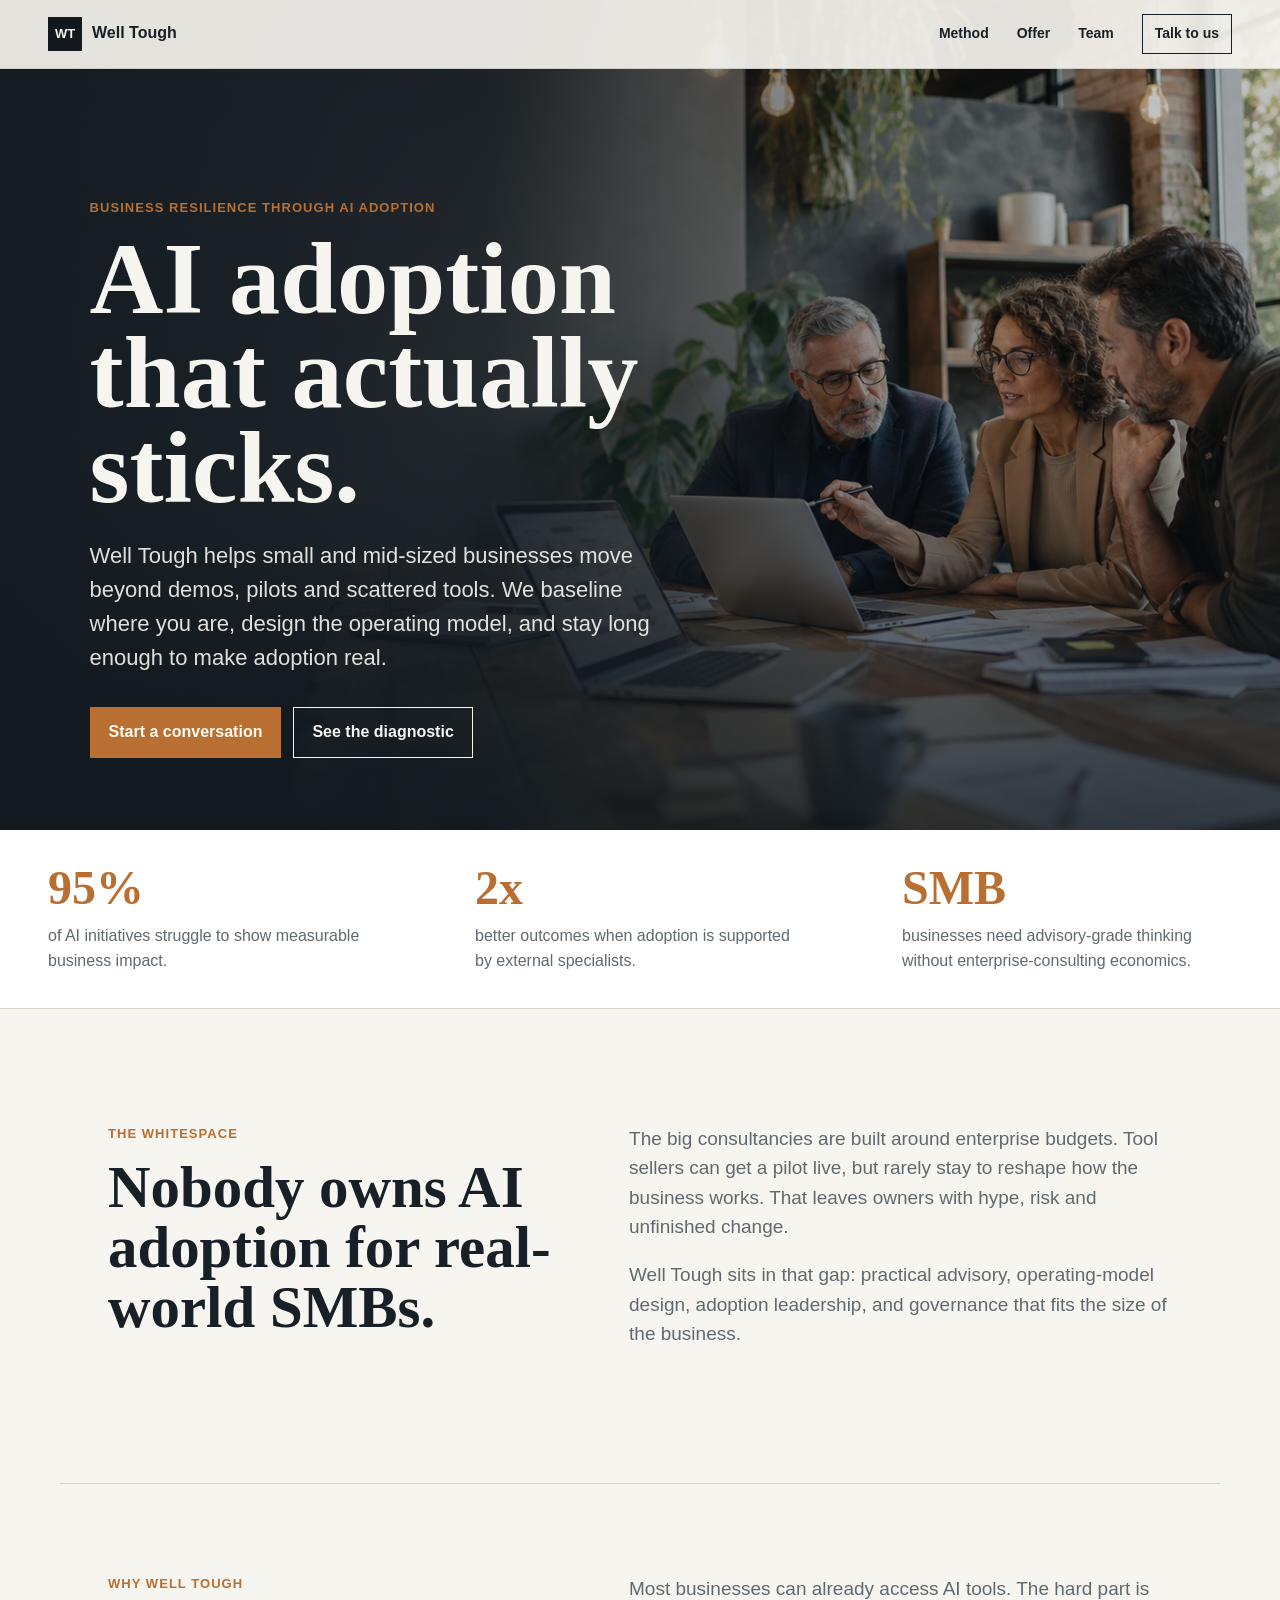
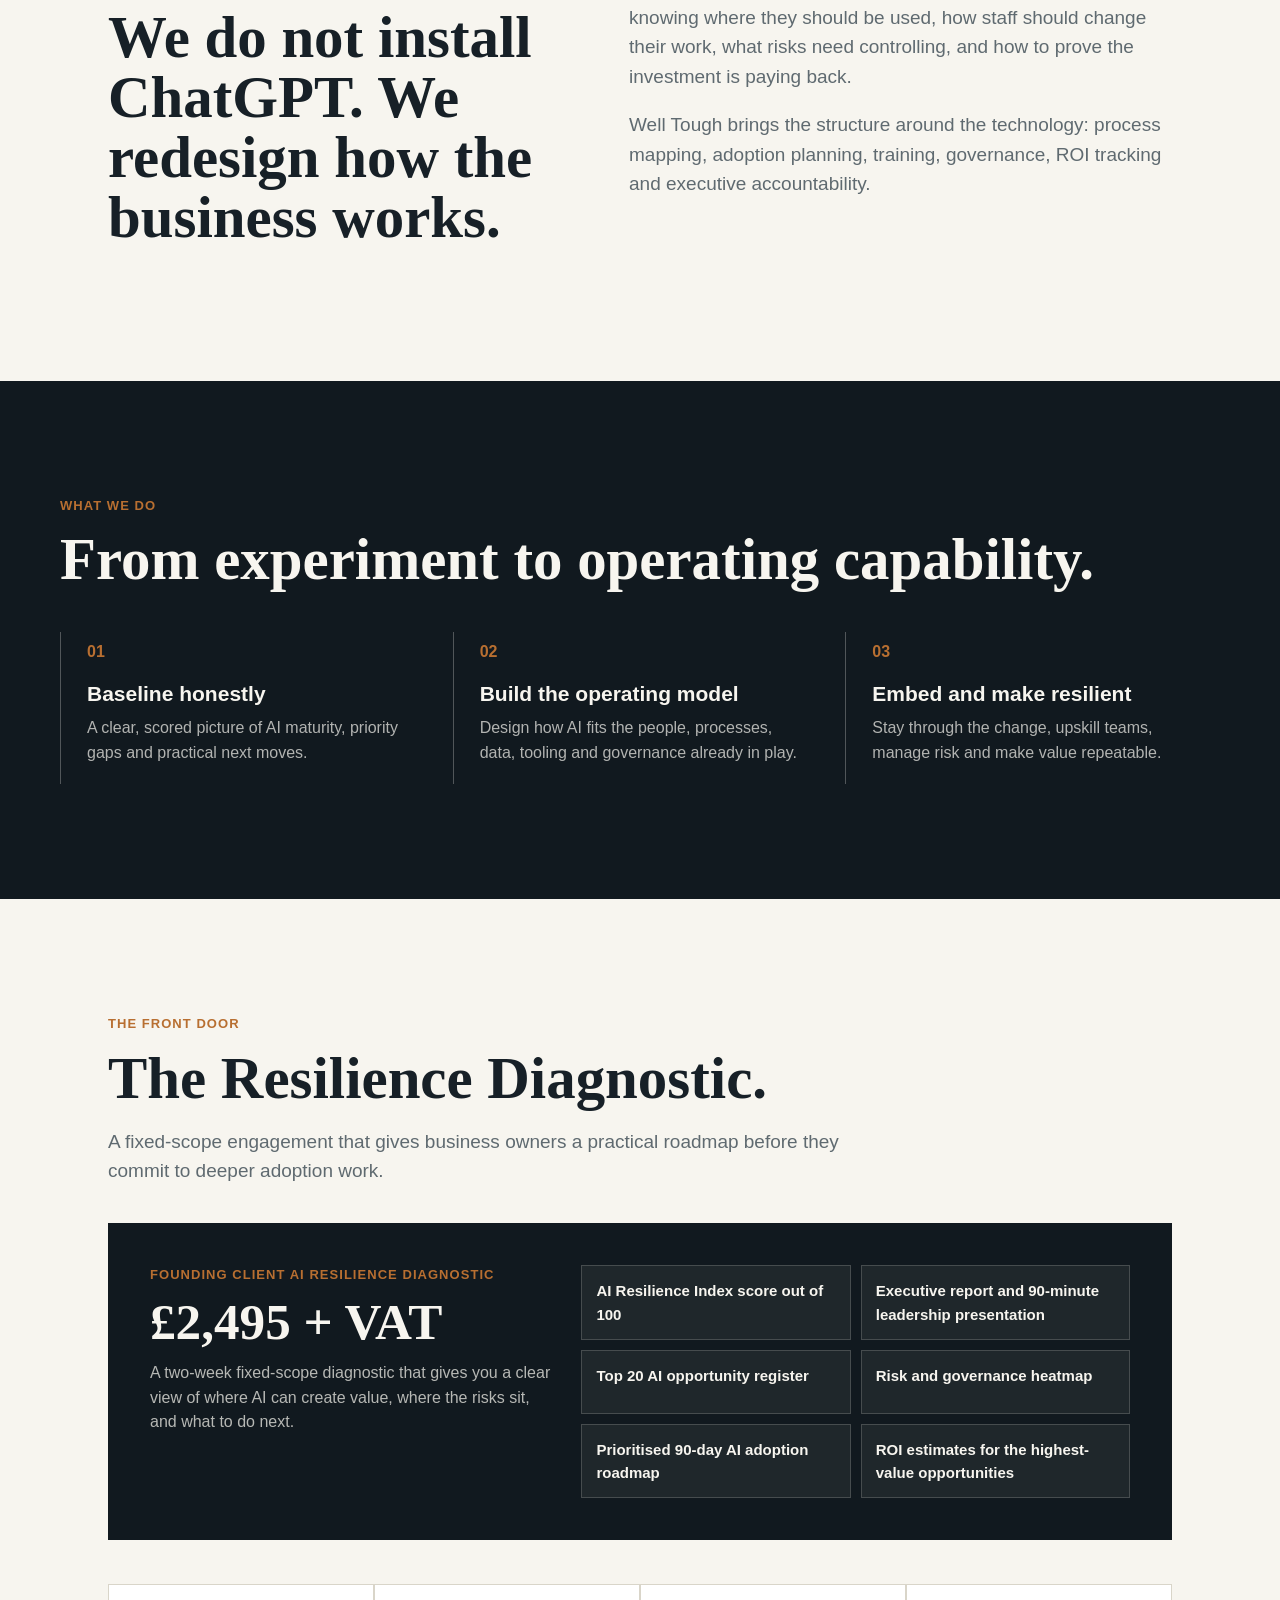
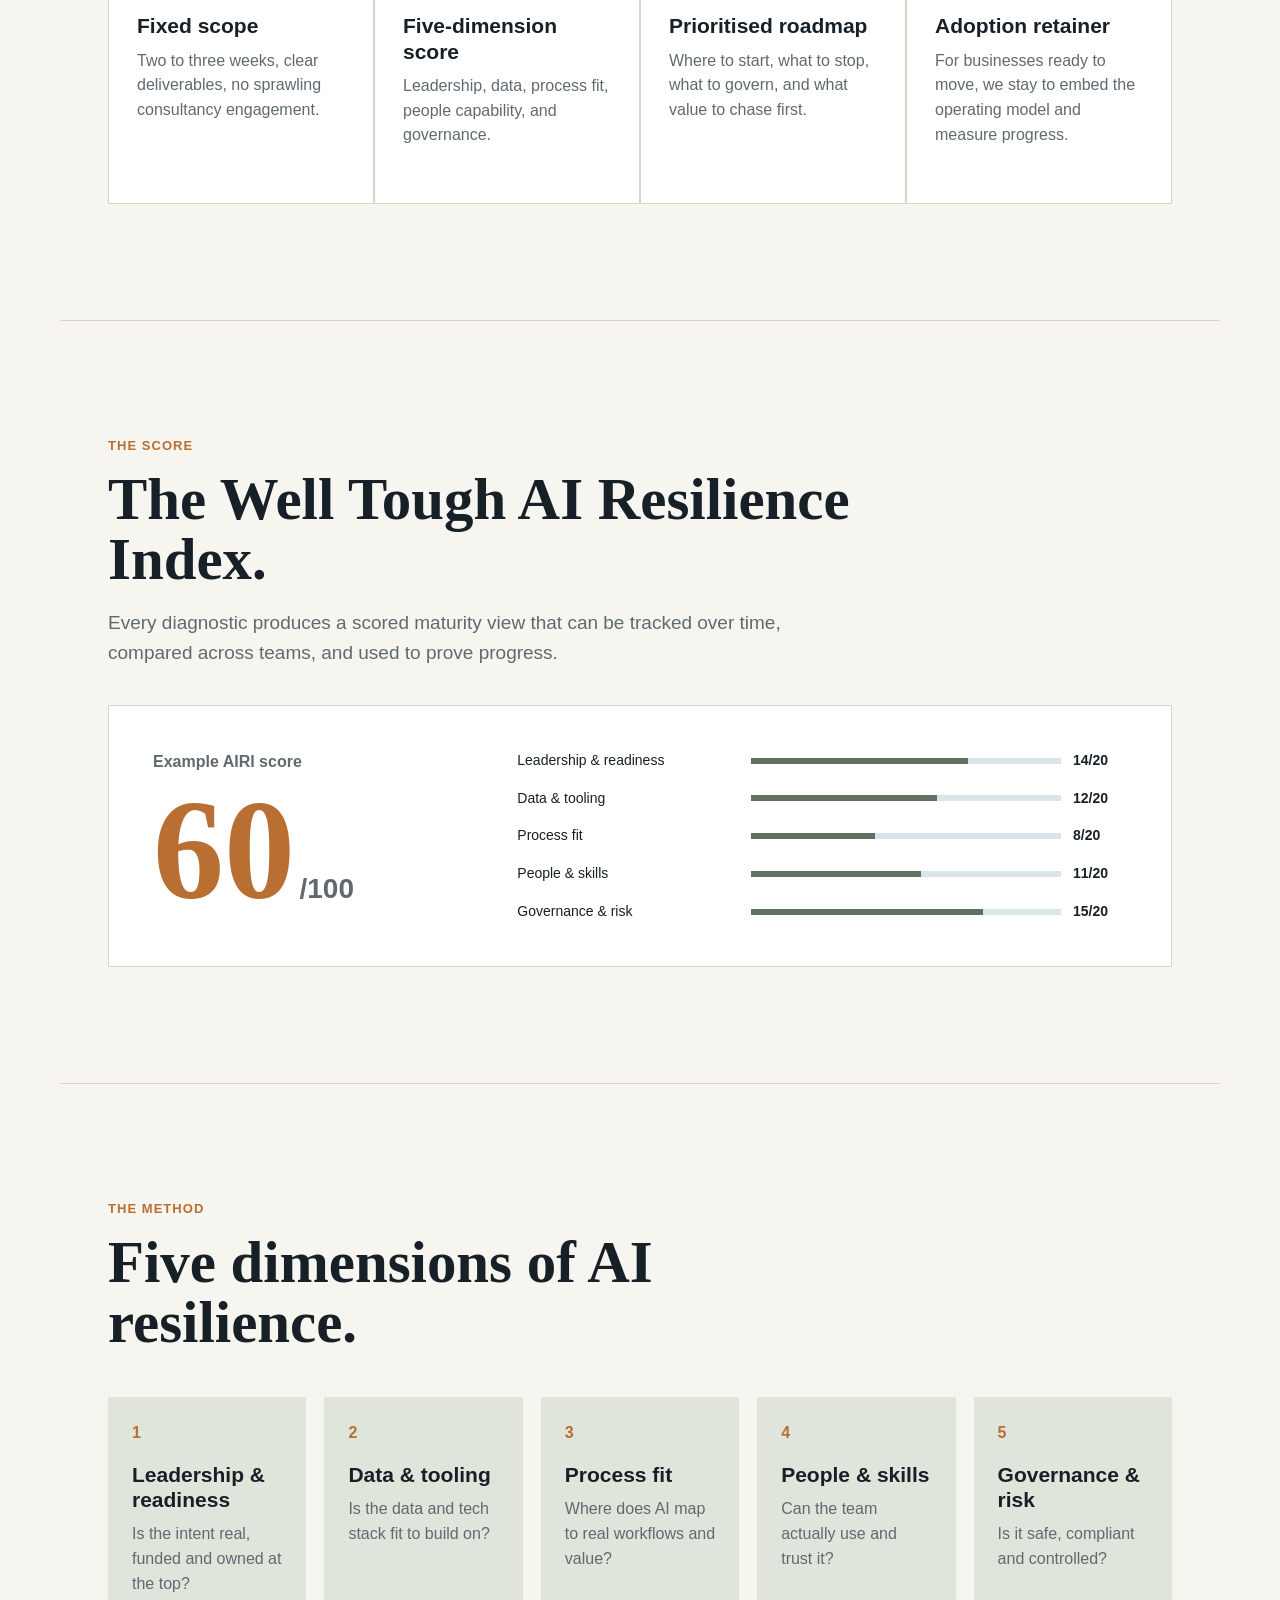
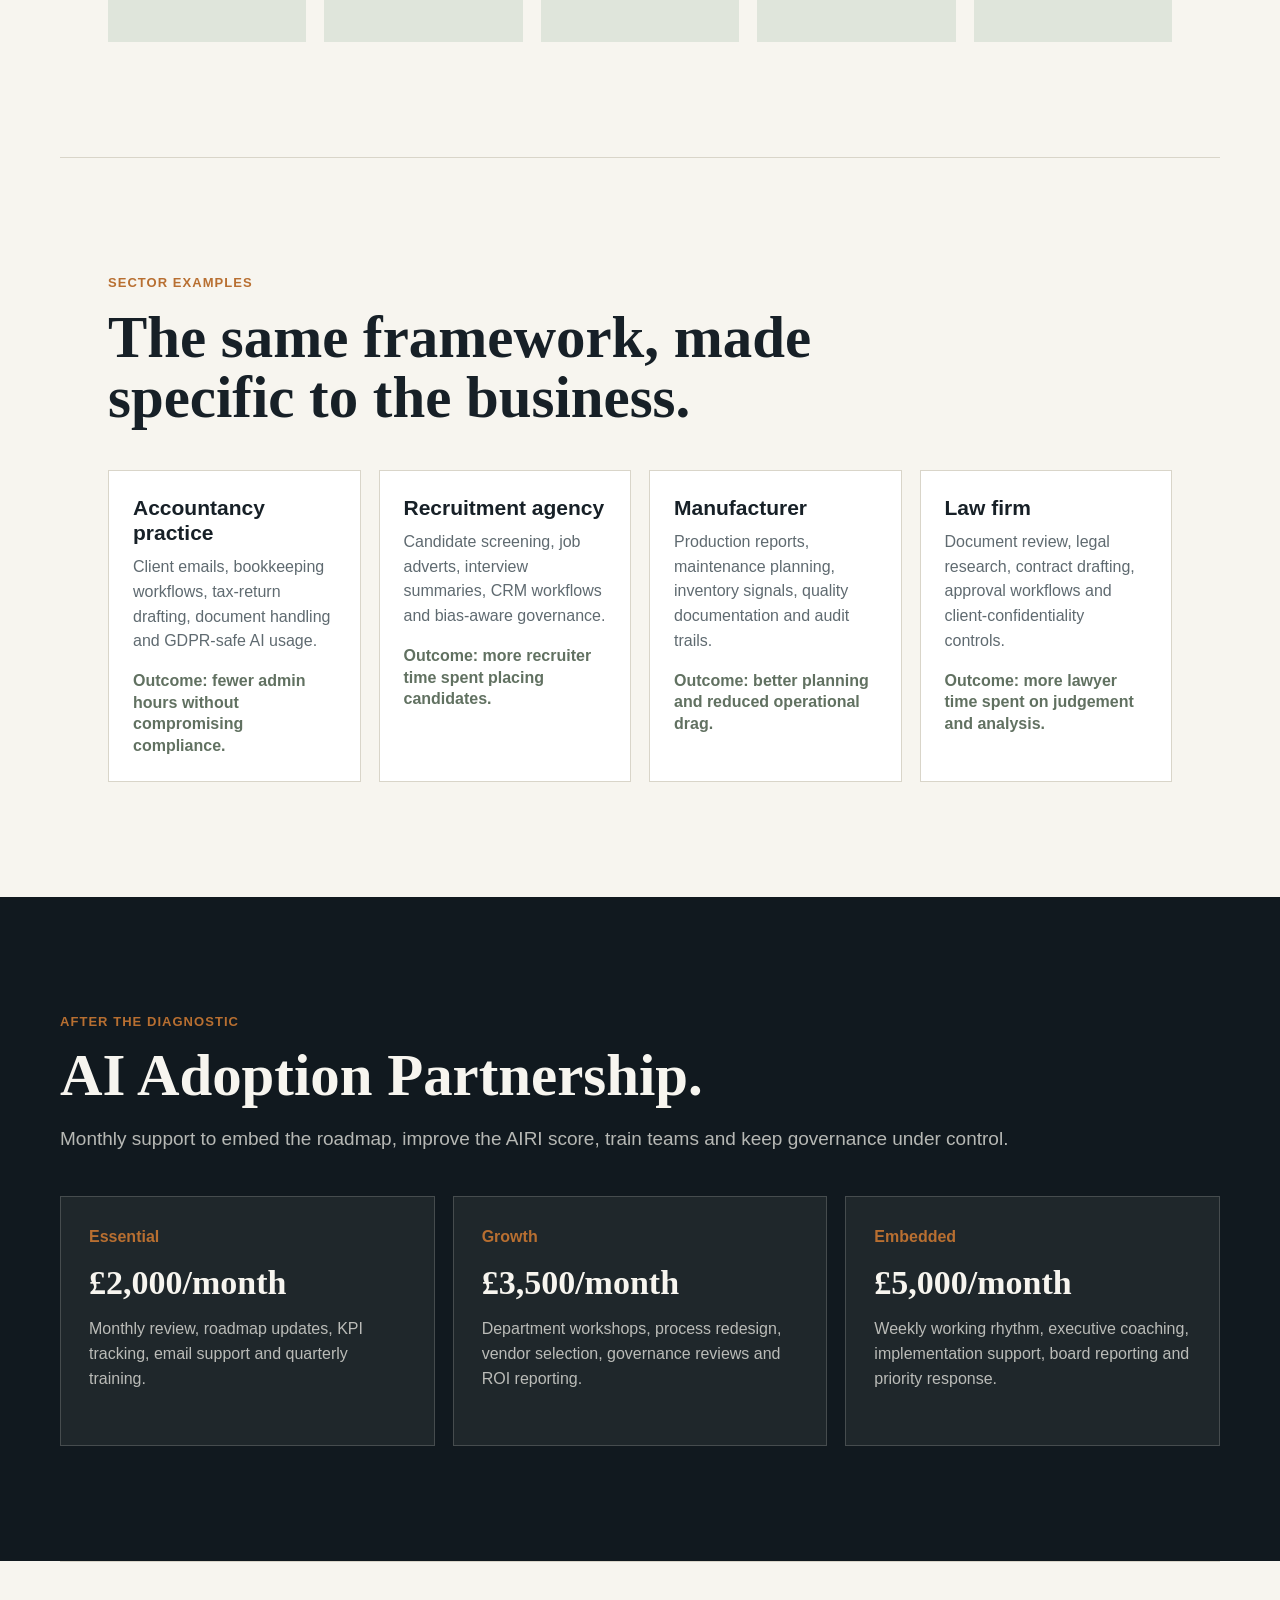
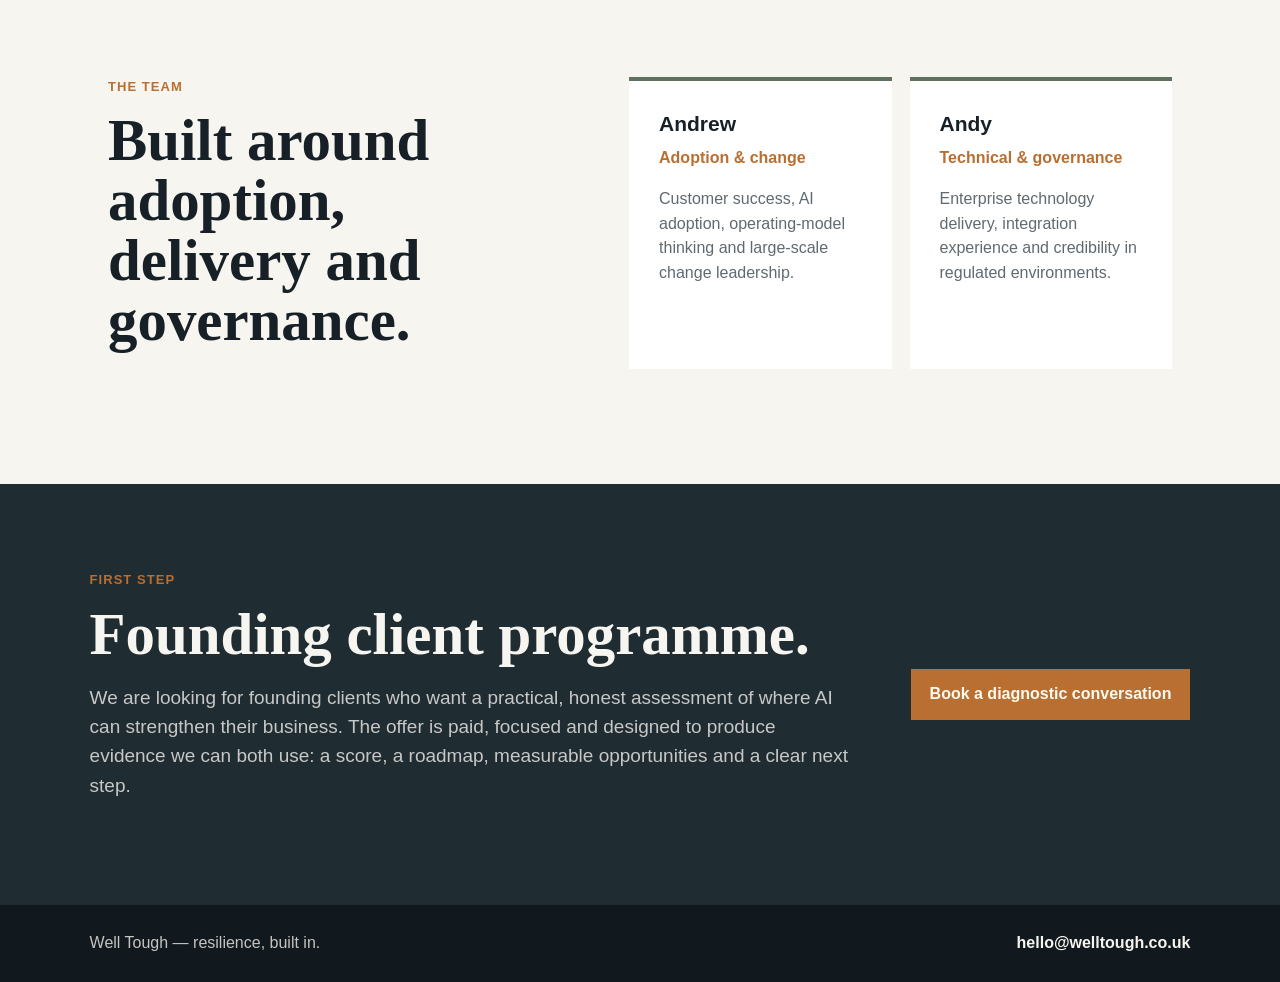
==== index.html @ fbf11ec6 "Add discreet admin footer link" ====
<!doctype html>
<html lang="en">
  <head>
    <meta charset="utf-8">
    <meta name="viewport" content="width=device-width, initial-scale=1">
    <title>Well Tough | AI Adoption That Sticks</title>
    <meta
      name="description"
      content="Well Tough helps small and mid-sized businesses turn AI from a risky experiment into durable business resilience."
    >
    <meta property="og:title" content="Well Tough | AI Adoption That Sticks">
    <meta
      property="og:description"
      content="Practical AI adoption advisory for businesses that need the value to land, not another strategy deck."
    >
    <meta property="og:type" content="website">
    <meta property="og:image" content="assets/hero-ai-adoption.png">
    <link rel="stylesheet" href="styles.css">
  </head>
  <body>
    <header class="site-header" aria-label="Primary navigation">
      <a class="brand" href="#top" aria-label="Well Tough home">
        <span class="brand-mark">WT</span>
        <span>Well Tough</span>
      </a>
      <nav>
        <a href="#method">Method</a>
        <a href="#offer">Offer</a>
        <a href="#team">Team</a>
        <a class="nav-cta" href="mailto:hello@welltough.co.uk">Talk to us</a>
      </nav>
    </header>

    <main id="top">
      <section class="hero">
        <div class="hero-media" aria-hidden="true"></div>
        <div class="hero-overlay"></div>
        <div class="hero-content">
          <p class="eyebrow">Business resilience through AI adoption</p>
          <h1>AI adoption that actually sticks.</h1>
          <p class="hero-copy">
            Well Tough helps small and mid-sized businesses move beyond demos, pilots and scattered tools.
            We baseline where you are, design the operating model, and stay long enough to make adoption real.
          </p>
          <div class="hero-actions">
            <a class="button primary" href="mailto:hello@welltough.co.uk">Start a conversation</a>
            <a class="button secondary" href="#diagnostic">See the diagnostic</a>
          </div>
        </div>
      </section>

      <section class="proof-band" aria-label="Market context">
        <div>
          <strong>95%</strong>
          <span>of AI initiatives struggle to show measurable business impact.</span>
        </div>
        <div>
          <strong>2x</strong>
          <span>better outcomes when adoption is supported by external specialists.</span>
        </div>
        <div>
          <strong>SMB</strong>
          <span>businesses need advisory-grade thinking without enterprise-consulting economics.</span>
        </div>
      </section>

      <section class="section split" id="offer">
        <div>
          <p class="section-kicker">The whitespace</p>
          <h2>Nobody owns AI adoption for real-world SMBs.</h2>
        </div>
        <div class="copy-stack">
          <p>
            The big consultancies are built around enterprise budgets. Tool sellers can get a pilot live,
            but rarely stay to reshape how the business works. That leaves owners with hype, risk and
            unfinished change.
          </p>
          <p>
            Well Tough sits in that gap: practical advisory, operating-model design, adoption leadership,
            and governance that fits the size of the business.
          </p>
        </div>
      </section>

      <section class="section split answer">
        <div>
          <p class="section-kicker">Why Well Tough</p>
          <h2>We do not install ChatGPT. We redesign how the business works.</h2>
        </div>
        <div class="copy-stack">
          <p>
            Most businesses can already access AI tools. The hard part is knowing where they should be used,
            how staff should change their work, what risks need controlling, and how to prove the investment
            is paying back.
          </p>
          <p>
            Well Tough brings the structure around the technology: process mapping, adoption planning,
            training, governance, ROI tracking and executive accountability.
          </p>
        </div>
      </section>

      <section class="section dark">
        <div class="section-heading">
          <p class="section-kicker">What we do</p>
          <h2>From experiment to operating capability.</h2>
        </div>
        <div class="feature-grid">
          <article>
            <span>01</span>
            <h3>Baseline honestly</h3>
            <p>A clear, scored picture of AI maturity, priority gaps and practical next moves.</p>
          </article>
          <article>
            <span>02</span>
            <h3>Build the operating model</h3>
            <p>Design how AI fits the people, processes, data, tooling and governance already in play.</p>
          </article>
          <article>
            <span>03</span>
            <h3>Embed and make resilient</h3>
            <p>Stay through the change, upskill teams, manage risk and make value repeatable.</p>
          </article>
        </div>
      </section>

      <section class="section" id="diagnostic">
        <div class="section-heading">
          <p class="section-kicker">The front door</p>
          <h2>The Resilience Diagnostic.</h2>
          <p>
            A fixed-scope engagement that gives business owners a practical roadmap before they commit
            to deeper adoption work.
          </p>
        </div>
        <div class="price-panel">
          <div>
            <span>Founding Client AI Resilience Diagnostic</span>
            <strong>£2,495 + VAT</strong>
            <p>
              A two-week fixed-scope diagnostic that gives you a clear view of where AI can create value,
              where the risks sit, and what to do next.
            </p>
          </div>
          <ul class="deliverable-list">
            <li tabindex="0">
              <span>AI Resilience Index score out of 100</span>
              <p>A scored maturity view across leadership, data, processes, people and governance.</p>
            </li>
            <li tabindex="0">
              <span>Executive report and 90-minute leadership presentation</span>
              <p>A practical summary for decision-makers, with findings, priorities and recommended next steps.</p>
            </li>
            <li tabindex="0">
              <span>Top 20 AI opportunity register</span>
              <p>A ranked list of candidate AI use cases, scored by value, feasibility, risk and adoption effort.</p>
            </li>
            <li tabindex="0">
              <span>Risk and governance heatmap</span>
              <p>A clear view of data, compliance, security, quality and shadow-AI risks that need control.</p>
            </li>
            <li tabindex="0">
              <span>Prioritised 90-day AI adoption roadmap</span>
              <p>A sequenced plan for quick wins, workflow redesign, training, governance and measurable outcomes.</p>
            </li>
            <li tabindex="0">
              <span>ROI estimates for the highest-value opportunities</span>
              <p>Indicative savings, payback logic and value assumptions to help decide what is worth doing first.</p>
            </li>
          </ul>
        </div>
        <div class="process">
          <div>
            <h3>Fixed scope</h3>
            <p>Two to three weeks, clear deliverables, no sprawling consultancy engagement.</p>
          </div>
          <div>
            <h3>Five-dimension score</h3>
            <p>Leadership, data, process fit, people capability, and governance.</p>
          </div>
          <div>
            <h3>Prioritised roadmap</h3>
            <p>Where to start, what to stop, what to govern, and what value to chase first.</p>
          </div>
          <div>
            <h3>Adoption retainer</h3>
            <p>For businesses ready to move, we stay to embed the operating model and measure progress.</p>
          </div>
        </div>
      </section>

      <section class="section index-section">
        <div class="section-heading">
          <p class="section-kicker">The score</p>
          <h2>The Well Tough AI Resilience Index.</h2>
          <p>
            Every diagnostic produces a scored maturity view that can be tracked over time, compared across
            teams, and used to prove progress.
          </p>
        </div>
        <div class="score-card" aria-label="Example AI Resilience Index score">
          <div class="score-total">
            <span>Example AIRI score</span>
            <strong>60</strong>
            <em>/100</em>
          </div>
          <div class="score-bars">
            <div><span>Leadership &amp; readiness</span><meter min="0" max="20" value="14"></meter><b>14/20</b></div>
            <div><span>Data &amp; tooling</span><meter min="0" max="20" value="12"></meter><b>12/20</b></div>
            <div><span>Process fit</span><meter min="0" max="20" value="8"></meter><b>8/20</b></div>
            <div><span>People &amp; skills</span><meter min="0" max="20" value="11"></meter><b>11/20</b></div>
            <div><span>Governance &amp; risk</span><meter min="0" max="20" value="15"></meter><b>15/20</b></div>
          </div>
        </div>
      </section>

      <section class="section method" id="method">
        <div class="section-heading">
          <p class="section-kicker">The method</p>
          <h2>Five dimensions of AI resilience.</h2>
        </div>
        <div class="dimension-grid">
          <article>
            <span>1</span>
            <h3>Leadership &amp; readiness</h3>
            <p>Is the intent real, funded and owned at the top?</p>
          </article>
          <article>
            <span>2</span>
            <h3>Data &amp; tooling</h3>
            <p>Is the data and tech stack fit to build on?</p>
          </article>
          <article>
            <span>3</span>
            <h3>Process fit</h3>
            <p>Where does AI map to real workflows and value?</p>
          </article>
          <article>
            <span>4</span>
            <h3>People &amp; skills</h3>
            <p>Can the team actually use and trust it?</p>
          </article>
          <article>
            <span>5</span>
            <h3>Governance &amp; risk</h3>
            <p>Is it safe, compliant and controlled?</p>
          </article>
        </div>
      </section>

      <section class="section sectors">
        <div class="section-heading">
          <p class="section-kicker">Sector examples</p>
          <h2>The same framework, made specific to the business.</h2>
        </div>
        <div class="sector-grid">
          <article>
            <h3>Accountancy practice</h3>
            <p>Client emails, bookkeeping workflows, tax-return drafting, document handling and GDPR-safe AI usage.</p>
            <strong>Outcome: fewer admin hours without compromising compliance.</strong>
          </article>
          <article>
            <h3>Recruitment agency</h3>
            <p>Candidate screening, job adverts, interview summaries, CRM workflows and bias-aware governance.</p>
            <strong>Outcome: more recruiter time spent placing candidates.</strong>
          </article>
          <article>
            <h3>Manufacturer</h3>
            <p>Production reports, maintenance planning, inventory signals, quality documentation and audit trails.</p>
            <strong>Outcome: better planning and reduced operational drag.</strong>
          </article>
          <article>
            <h3>Law firm</h3>
            <p>Document review, legal research, contract drafting, approval workflows and client-confidentiality controls.</p>
            <strong>Outcome: more lawyer time spent on judgement and analysis.</strong>
          </article>
        </div>
      </section>

      <section class="section dark retainer">
        <div class="section-heading">
          <p class="section-kicker">After the diagnostic</p>
          <h2>AI Adoption Partnership.</h2>
          <p>
            Monthly support to embed the roadmap, improve the AIRI score, train teams and keep governance under control.
          </p>
        </div>
        <div class="tier-grid">
          <article>
            <span>Essential</span>
            <strong>£2,000/month</strong>
            <p>Monthly review, roadmap updates, KPI tracking, email support and quarterly training.</p>
          </article>
          <article>
            <span>Growth</span>
            <strong>£3,500/month</strong>
            <p>Department workshops, process redesign, vendor selection, governance reviews and ROI reporting.</p>
          </article>
          <article>
            <span>Embedded</span>
            <strong>£5,000/month</strong>
            <p>Weekly working rhythm, executive coaching, implementation support, board reporting and priority response.</p>
          </article>
        </div>
      </section>

      <section class="section split team" id="team">
        <div>
          <p class="section-kicker">The team</p>
          <h2>Built around adoption, delivery and governance.</h2>
        </div>
        <div class="team-grid">
          <article>
            <h3>Andrew</h3>
            <p class="role">Adoption &amp; change</p>
            <p>Customer success, AI adoption, operating-model thinking and large-scale change leadership.</p>
          </article>
          <article>
            <h3>Andy</h3>
            <p class="role">Technical &amp; governance</p>
            <p>Enterprise technology delivery, integration experience and credibility in regulated environments.</p>
          </article>
        </div>
      </section>

      <section class="cta-section">
        <div>
          <p class="section-kicker">First step</p>
          <h2>Founding client programme.</h2>
          <p>
            We are looking for founding clients who want a practical, honest assessment of where AI can
            strengthen their business. The offer is paid, focused and designed to produce evidence we can
            both use: a score, a roadmap, measurable opportunities and a clear next step.
          </p>
        </div>
        <a class="button primary" href="mailto:hello@welltough.co.uk">Book a diagnostic conversation</a>
      </section>
    </main>

    <footer>
      <a class="quiet-admin-link" href="admin.html" aria-label="Admin section">Well Tough — resilience, built in.</a>
      <a href="mailto:hello@welltough.co.uk">hello@welltough.co.uk</a>
    </footer>
  </body>
</html>
---- styles.css ----
:root {
  --ink: #172027;
  --muted: #5f6a70;
  --paper: #f7f5ef;
  --surface: #ffffff;
  --line: #d9d5c9;
  --charcoal: #11191f;
  --charcoal-2: #1f2c32;
  --copper: #b86f31;
  --moss: #617161;
  --sage: #dfe5db;
  --bluegray: #d9e5e8;
  --max: 1160px;
}

* {
  box-sizing: border-box;
}

html {
  scroll-behavior: smooth;
}

body {
  margin: 0;
  background: var(--paper);
  color: var(--ink);
  font-family: Arial, Helvetica, sans-serif;
  line-height: 1.55;
}

a {
  color: inherit;
  text-decoration: none;
}

.site-header {
  align-items: center;
  background: rgba(247, 245, 239, 0.92);
  border-bottom: 1px solid rgba(23, 32, 39, 0.12);
  display: flex;
  justify-content: space-between;
  left: 0;
  padding: 14px clamp(18px, 4vw, 48px);
  position: fixed;
  right: 0;
  top: 0;
  z-index: 10;
}

.brand {
  align-items: center;
  display: inline-flex;
  font-weight: 800;
  gap: 10px;
  letter-spacing: 0;
}

.brand-mark {
  align-items: center;
  background: var(--charcoal);
  color: var(--paper);
  display: inline-flex;
  font-size: 13px;
  height: 34px;
  justify-content: center;
  width: 34px;
}

nav {
  align-items: center;
  display: flex;
  gap: clamp(14px, 2.2vw, 28px);
  font-size: 14px;
  font-weight: 700;
}

.nav-cta {
  border: 1px solid var(--ink);
  padding: 8px 12px;
}

.hero {
  min-height: 92vh;
  overflow: hidden;
  position: relative;
}

.hero-media {
  background-image: url("assets/hero-ai-adoption.png");
  background-position: center;
  background-size: cover;
  inset: 0;
  position: absolute;
}

.hero-overlay {
  background:
    linear-gradient(90deg, rgba(17, 25, 31, 0.94) 0%, rgba(17, 25, 31, 0.84) 38%, rgba(17, 25, 31, 0.26) 72%),
    linear-gradient(0deg, rgba(17, 25, 31, 0.58) 0%, rgba(17, 25, 31, 0) 42%);
  inset: 0;
  position: absolute;
}

.hero-content {
  color: var(--paper);
  max-width: 760px;
  padding: clamp(150px, 22vh, 210px) clamp(22px, 7vw, 96px) 72px;
  position: relative;
  z-index: 1;
}

.eyebrow,
.section-kicker {
  color: var(--copper);
  font-size: 13px;
  font-weight: 800;
  letter-spacing: 0.08em;
  margin: 0 0 14px;
  text-transform: uppercase;
}

h1,
h2,
h3,
p {
  margin-top: 0;
}

h1 {
  font-family: Georgia, "Times New Roman", serif;
  font-size: clamp(52px, 8vw, 108px);
  letter-spacing: 0;
  line-height: 0.92;
  margin-bottom: 24px;
  max-width: 720px;
}

h2 {
  font-family: Georgia, "Times New Roman", serif;
  font-size: clamp(34px, 4.6vw, 64px);
  letter-spacing: 0;
  line-height: 1.02;
  margin-bottom: 18px;
}

h3 {
  font-size: 21px;
  line-height: 1.2;
  margin-bottom: 10px;
}

.hero-copy {
  color: rgba(247, 245, 239, 0.9);
  font-size: clamp(18px, 2vw, 22px);
  max-width: 640px;
}

.hero-actions {
  display: flex;
  flex-wrap: wrap;
  gap: 12px;
  margin-top: 32px;
}

.button {
  border: 1px solid currentColor;
  display: inline-flex;
  font-weight: 800;
  justify-content: center;
  min-height: 48px;
  padding: 12px 18px;
}

.button.primary {
  background: var(--copper);
  border-color: var(--copper);
  color: #fffaf2;
}

.button.secondary {
  color: var(--paper);
}

.proof-band {
  background: var(--surface);
  border-bottom: 1px solid var(--line);
  display: grid;
  gap: 1px;
  grid-template-columns: repeat(3, 1fr);
}

.proof-band div {
  background: var(--surface);
  min-height: 150px;
  padding: 34px clamp(20px, 4vw, 48px);
}

.proof-band strong {
  color: var(--copper);
  display: block;
  font-family: Georgia, "Times New Roman", serif;
  font-size: 48px;
  line-height: 1;
  margin-bottom: 12px;
}

.proof-band span {
  color: var(--muted);
  display: block;
  max-width: 330px;
}

.section {
  margin: 0 auto;
  max-width: var(--max);
  padding: clamp(72px, 9vw, 122px) clamp(20px, 4vw, 48px);
}

.split {
  display: grid;
  gap: clamp(32px, 6vw, 80px);
  grid-template-columns: 0.9fr 1.1fr;
}

.copy-stack {
  color: var(--muted);
  font-size: 19px;
}

.answer {
  border-top: 1px solid var(--line);
  padding-top: clamp(58px, 7vw, 94px);
}

.dark {
  background: var(--charcoal);
  color: var(--paper);
  max-width: none;
}

.dark .section-heading,
.dark .feature-grid {
  margin-left: auto;
  margin-right: auto;
  max-width: var(--max);
}

.section-heading {
  max-width: 760px;
}

.section-heading > p:not(.section-kicker) {
  color: var(--muted);
  font-size: 19px;
}

.feature-grid,
.dimension-grid,
.team-grid {
  display: grid;
  gap: 18px;
}

.feature-grid {
  grid-template-columns: repeat(3, 1fr);
  margin-top: 42px;
}

.feature-grid article {
  border-left: 1px solid rgba(247, 245, 239, 0.28);
  padding: 8px 26px 18px;
}

.feature-grid span,
.dimension-grid span {
  color: var(--copper);
  display: block;
  font-weight: 800;
  margin-bottom: 16px;
}

.feature-grid p,
.dimension-grid p,
.team-grid p,
.process p {
  color: var(--muted);
  margin-bottom: 0;
}

.dark .feature-grid p {
  color: rgba(247, 245, 239, 0.7);
}

.process {
  display: grid;
  gap: 0;
  grid-template-columns: repeat(4, 1fr);
  margin-top: 44px;
}

.price-panel {
  background: var(--charcoal);
  color: var(--paper);
  display: grid;
  gap: 26px;
  grid-template-columns: 0.85fr 1.15fr;
  margin-top: 38px;
  padding: clamp(26px, 4vw, 42px);
}

.price-panel span {
  color: var(--copper);
  display: block;
  font-size: 13px;
  font-weight: 800;
  letter-spacing: 0.08em;
  margin-bottom: 10px;
  text-transform: uppercase;
}

.price-panel strong {
  display: block;
  font-family: Georgia, "Times New Roman", serif;
  font-size: clamp(34px, 4vw, 54px);
  line-height: 1;
  margin-bottom: 14px;
}

.price-panel p {
  color: rgba(247, 245, 239, 0.72);
  margin-bottom: 0;
}

.price-panel ul {
  margin: 0;
  padding: 0;
}

.deliverable-list {
  display: grid;
  gap: 10px;
  grid-template-columns: repeat(2, 1fr);
  list-style: none;
}

.deliverable-list li {
  background: rgba(247, 245, 239, 0.06);
  border: 1px solid rgba(247, 245, 239, 0.18);
  cursor: default;
  min-height: 64px;
  outline: none;
  padding: 13px 14px;
  transition: background 160ms ease, border-color 160ms ease;
}

.deliverable-list li:hover,
.deliverable-list li:focus {
  background: rgba(247, 245, 239, 0.12);
  border-color: rgba(184, 111, 49, 0.72);
}

.deliverable-list li span {
  color: var(--paper);
  font-size: 15px;
  letter-spacing: 0;
  margin: 0;
  text-transform: none;
}

.deliverable-list li p {
  color: rgba(247, 245, 239, 0.74);
  max-height: 0;
  margin-top: 0;
  opacity: 0;
  overflow: hidden;
  transition: max-height 180ms ease, margin-top 180ms ease, opacity 180ms ease;
}

.deliverable-list li:hover p,
.deliverable-list li:focus p {
  max-height: 150px;
  margin-top: 8px;
  opacity: 1;
}

.process div {
  background: var(--surface);
  border: 1px solid var(--line);
  min-height: 220px;
  padding: 28px;
}

.index-section {
  border-top: 1px solid var(--line);
}

.score-card {
  background: var(--surface);
  border: 1px solid var(--line);
  display: grid;
  gap: 36px;
  grid-template-columns: 0.7fr 1.3fr;
  margin-top: 38px;
  padding: clamp(26px, 4vw, 44px);
}

.score-total span {
  color: var(--muted);
  display: block;
  font-weight: 800;
  margin-bottom: 12px;
}

.score-total strong {
  color: var(--copper);
  font-family: Georgia, "Times New Roman", serif;
  font-size: clamp(84px, 12vw, 142px);
  line-height: 0.9;
}

.score-total em {
  color: var(--muted);
  font-size: 28px;
  font-style: normal;
  font-weight: 800;
}

.score-bars {
  display: grid;
  gap: 16px;
}

.score-bars div {
  align-items: center;
  display: grid;
  gap: 12px;
  grid-template-columns: minmax(170px, 1fr) 1.4fr 54px;
}

.score-bars span,
.score-bars b {
  font-size: 14px;
}

meter {
  height: 12px;
  width: 100%;
}

meter::-webkit-meter-bar {
  background: var(--bluegray);
  border: 0;
  border-radius: 0;
}

meter::-webkit-meter-optimum-value {
  background: var(--moss);
  border-radius: 0;
}

.method {
  border-top: 1px solid var(--line);
}

.dimension-grid {
  grid-template-columns: repeat(5, 1fr);
  margin-top: 44px;
}

.dimension-grid article {
  background: var(--sage);
  min-height: 245px;
  padding: 24px;
}

.sectors {
  border-top: 1px solid var(--line);
}

.sector-grid,
.tier-grid {
  display: grid;
  gap: 18px;
  grid-template-columns: repeat(4, 1fr);
  margin-top: 42px;
}

.sector-grid article {
  background: var(--surface);
  border: 1px solid var(--line);
  min-height: 260px;
  padding: 24px;
}

.sector-grid p {
  color: var(--muted);
}

.sector-grid strong {
  color: var(--moss);
  display: block;
  line-height: 1.35;
}

.retainer .section-heading {
  margin-left: auto;
  margin-right: auto;
  max-width: var(--max);
}

.tier-grid {
  margin-left: auto;
  margin-right: auto;
  max-width: var(--max);
  grid-template-columns: repeat(3, 1fr);
}

.tier-grid article {
  background: rgba(247, 245, 239, 0.06);
  border: 1px solid rgba(247, 245, 239, 0.18);
  min-height: 250px;
  padding: 28px;
}

.tier-grid span {
  color: var(--copper);
  display: block;
  font-weight: 800;
  margin-bottom: 16px;
}

.tier-grid strong {
  display: block;
  font-family: Georgia, "Times New Roman", serif;
  font-size: 34px;
  line-height: 1.05;
  margin-bottom: 16px;
}

.tier-grid p,
.retainer .section-heading p:not(.section-kicker) {
  color: rgba(247, 245, 239, 0.72);
}

.team {
  border-top: 1px solid var(--line);
}

.team-grid {
  grid-template-columns: repeat(2, 1fr);
}

.team-grid article {
  background: var(--surface);
  border-top: 4px solid var(--moss);
  padding: 30px;
}

.role {
  color: var(--copper) !important;
  font-weight: 800;
  margin-bottom: 16px !important;
}

.cta-section {
  align-items: center;
  background: var(--charcoal-2);
  color: var(--paper);
  display: flex;
  gap: 30px;
  justify-content: space-between;
  padding: clamp(54px, 8vw, 86px) clamp(20px, 7vw, 96px);
}

.cta-section div {
  max-width: 760px;
}

.cta-section p:not(.section-kicker) {
  color: rgba(247, 245, 239, 0.78);
  font-size: 19px;
}

footer {
  align-items: center;
  background: var(--charcoal);
  color: rgba(247, 245, 239, 0.78);
  display: flex;
  justify-content: space-between;
  padding: 26px clamp(20px, 7vw, 96px);
}

footer a {
  color: var(--paper);
  font-weight: 800;
}

footer .quiet-admin-link {
  color: rgba(247, 245, 239, 0.78);
  font-weight: 400;
  text-decoration: none;
}

@media (max-width: 900px) {
  .site-header {
    align-items: flex-start;
    gap: 14px;
  }

  nav {
    flex-wrap: wrap;
    justify-content: flex-end;
  }

  .hero {
    min-height: 860px;
  }

  .hero-overlay {
    background: linear-gradient(180deg, rgba(17, 25, 31, 0.96) 0%, rgba(17, 25, 31, 0.86) 52%, rgba(17, 25, 31, 0.38) 100%);
  }

  .proof-band,
  .split,
  .feature-grid,
  .price-panel,
  .process,
  .score-card,
  .dimension-grid,
  .sector-grid,
  .tier-grid,
  .team-grid {
    grid-template-columns: 1fr;
  }

  .deliverable-list {
    grid-template-columns: 1fr;
  }

  .score-bars div {
    grid-template-columns: 1fr;
  }

  .process div,
  .dimension-grid article {
    min-height: auto;
  }

  .cta-section,
  footer {
    align-items: flex-start;
    flex-direction: column;
  }
}

@media (max-width: 560px) {
  .site-header {
    position: absolute;
  }

  nav {
    font-size: 13px;
    gap: 10px;
  }

  .nav-cta {
    padding: 6px 9px;
  }

  .hero-content {
    padding-left: 20px;
    padding-right: 20px;
  }

  .button {
    width: 100%;
  }
}
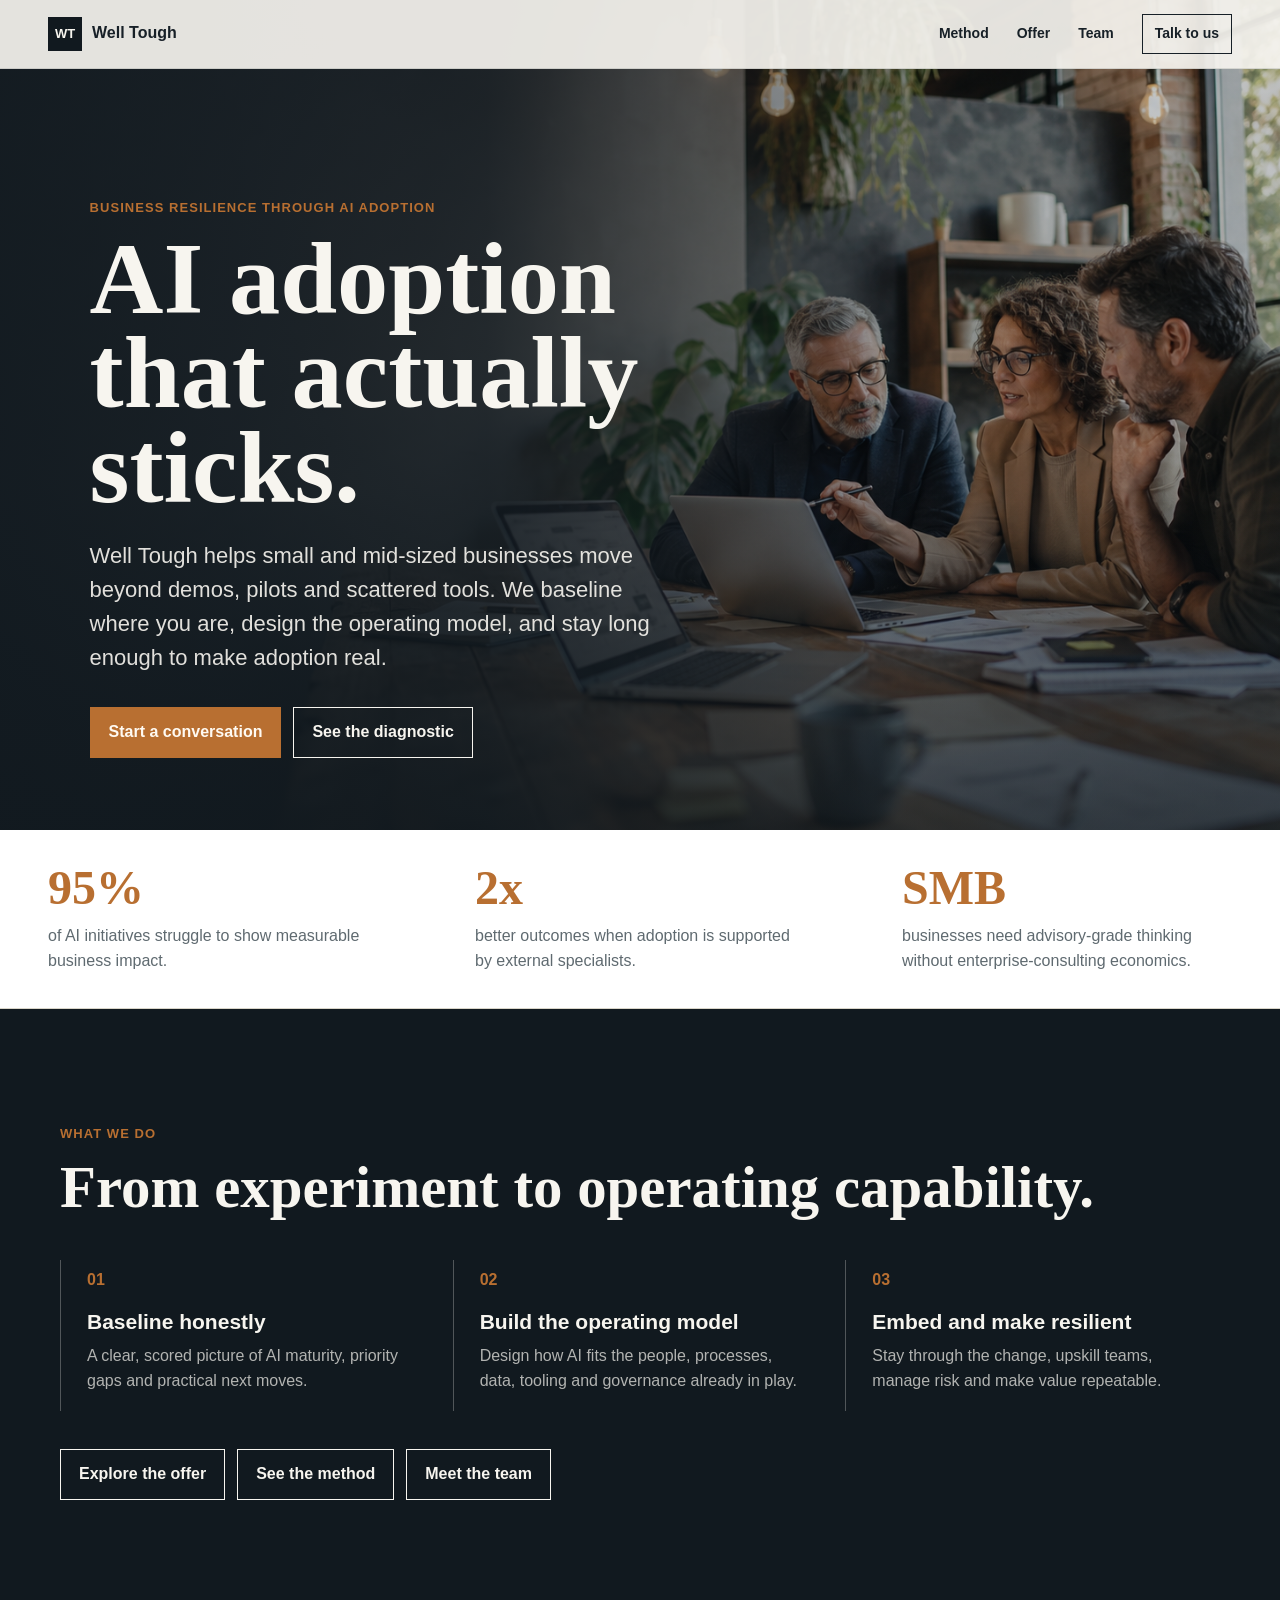
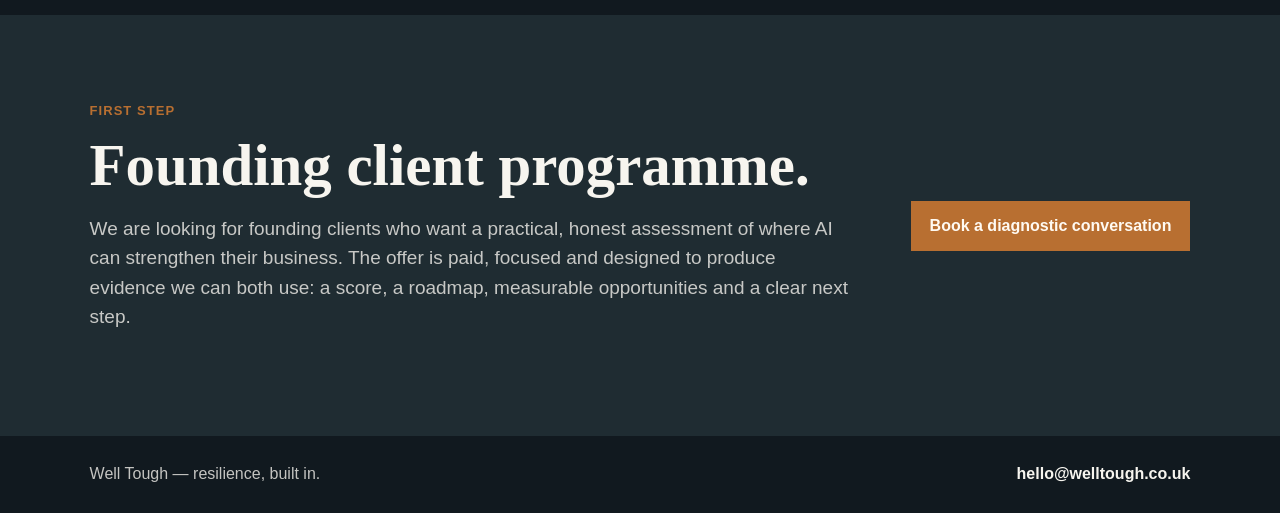
==== commit 5ac50165: "Split offer method and team pages" ====
--- a/index.html
+++ b/index.html
@@ -19,14 +19,14 @@
   </head>
   <body>
     <header class="site-header" aria-label="Primary navigation">
-      <a class="brand" href="#top" aria-label="Well Tough home">
+      <a class="brand" href="index.html" aria-label="Well Tough home">
         <span class="brand-mark">WT</span>
         <span>Well Tough</span>
       </a>
       <nav>
-        <a href="#method">Method</a>
-        <a href="#offer">Offer</a>
-        <a href="#team">Team</a>
+        <a href="method.html">Method</a>
+        <a href="offer.html">Offer</a>
+        <a href="team.html">Team</a>
         <a class="nav-cta" href="mailto:hello@welltough.co.uk">Talk to us</a>
       </nav>
     </header>
@@ -44,7 +44,7 @@
           </p>
           <div class="hero-actions">
             <a class="button primary" href="mailto:hello@welltough.co.uk">Start a conversation</a>
-            <a class="button secondary" href="#diagnostic">See the diagnostic</a>
+            <a class="button secondary" href="offer.html">See the diagnostic</a>
           </div>
         </div>
       </section>
@@ -61,42 +61,6 @@
         <div>
           <strong>SMB</strong>
           <span>businesses need advisory-grade thinking without enterprise-consulting economics.</span>
-        </div>
-      </section>
-
-      <section class="section split" id="offer">
-        <div>
-          <p class="section-kicker">The whitespace</p>
-          <h2>Nobody owns AI adoption for real-world SMBs.</h2>
-        </div>
-        <div class="copy-stack">
-          <p>
-            The big consultancies are built around enterprise budgets. Tool sellers can get a pilot live,
-            but rarely stay to reshape how the business works. That leaves owners with hype, risk and
-            unfinished change.
-          </p>
-          <p>
-            Well Tough sits in that gap: practical advisory, operating-model design, adoption leadership,
-            and governance that fits the size of the business.
-          </p>
-        </div>
-      </section>
-
-      <section class="section split answer">
-        <div>
-          <p class="section-kicker">Why Well Tough</p>
-          <h2>We do not install ChatGPT. We redesign how the business works.</h2>
-        </div>
-        <div class="copy-stack">
-          <p>
-            Most businesses can already access AI tools. The hard part is knowing where they should be used,
-            how staff should change their work, what risks need controlling, and how to prove the investment
-            is paying back.
-          </p>
-          <p>
-            Well Tough brings the structure around the technology: process mapping, adoption planning,
-            training, governance, ROI tracking and executive accountability.
-          </p>
         </div>
       </section>
 
@@ -122,204 +86,10 @@
             <p>Stay through the change, upskill teams, manage risk and make value repeatable.</p>
           </article>
         </div>
-      </section>
-
-      <section class="section" id="diagnostic">
-        <div class="section-heading">
-          <p class="section-kicker">The front door</p>
-          <h2>The Resilience Diagnostic.</h2>
-          <p>
-            A fixed-scope engagement that gives business owners a practical roadmap before they commit
-            to deeper adoption work.
-          </p>
-        </div>
-        <div class="price-panel">
-          <div>
-            <span>Founding Client AI Resilience Diagnostic</span>
-            <strong>£2,495 + VAT</strong>
-            <p>
-              A two-week fixed-scope diagnostic that gives you a clear view of where AI can create value,
-              where the risks sit, and what to do next.
-            </p>
-          </div>
-          <ul class="deliverable-list">
-            <li tabindex="0">
-              <span>AI Resilience Index score out of 100</span>
-              <p>A scored maturity view across leadership, data, processes, people and governance.</p>
-            </li>
-            <li tabindex="0">
-              <span>Executive report and 90-minute leadership presentation</span>
-              <p>A practical summary for decision-makers, with findings, priorities and recommended next steps.</p>
-            </li>
-            <li tabindex="0">
-              <span>Top 20 AI opportunity register</span>
-              <p>A ranked list of candidate AI use cases, scored by value, feasibility, risk and adoption effort.</p>
-            </li>
-            <li tabindex="0">
-              <span>Risk and governance heatmap</span>
-              <p>A clear view of data, compliance, security, quality and shadow-AI risks that need control.</p>
-            </li>
-            <li tabindex="0">
-              <span>Prioritised 90-day AI adoption roadmap</span>
-              <p>A sequenced plan for quick wins, workflow redesign, training, governance and measurable outcomes.</p>
-            </li>
-            <li tabindex="0">
-              <span>ROI estimates for the highest-value opportunities</span>
-              <p>Indicative savings, payback logic and value assumptions to help decide what is worth doing first.</p>
-            </li>
-          </ul>
-        </div>
-        <div class="process">
-          <div>
-            <h3>Fixed scope</h3>
-            <p>Two to three weeks, clear deliverables, no sprawling consultancy engagement.</p>
-          </div>
-          <div>
-            <h3>Five-dimension score</h3>
-            <p>Leadership, data, process fit, people capability, and governance.</p>
-          </div>
-          <div>
-            <h3>Prioritised roadmap</h3>
-            <p>Where to start, what to stop, what to govern, and what value to chase first.</p>
-          </div>
-          <div>
-            <h3>Adoption retainer</h3>
-            <p>For businesses ready to move, we stay to embed the operating model and measure progress.</p>
-          </div>
-        </div>
-      </section>
-
-      <section class="section index-section">
-        <div class="section-heading">
-          <p class="section-kicker">The score</p>
-          <h2>The Well Tough AI Resilience Index.</h2>
-          <p>
-            Every diagnostic produces a scored maturity view that can be tracked over time, compared across
-            teams, and used to prove progress.
-          </p>
-        </div>
-        <div class="score-card" aria-label="Example AI Resilience Index score">
-          <div class="score-total">
-            <span>Example AIRI score</span>
-            <strong>60</strong>
-            <em>/100</em>
-          </div>
-          <div class="score-bars">
-            <div><span>Leadership &amp; readiness</span><meter min="0" max="20" value="14"></meter><b>14/20</b></div>
-            <div><span>Data &amp; tooling</span><meter min="0" max="20" value="12"></meter><b>12/20</b></div>
-            <div><span>Process fit</span><meter min="0" max="20" value="8"></meter><b>8/20</b></div>
-            <div><span>People &amp; skills</span><meter min="0" max="20" value="11"></meter><b>11/20</b></div>
-            <div><span>Governance &amp; risk</span><meter min="0" max="20" value="15"></meter><b>15/20</b></div>
-          </div>
-        </div>
-      </section>
-
-      <section class="section method" id="method">
-        <div class="section-heading">
-          <p class="section-kicker">The method</p>
-          <h2>Five dimensions of AI resilience.</h2>
-        </div>
-        <div class="dimension-grid">
-          <article>
-            <span>1</span>
-            <h3>Leadership &amp; readiness</h3>
-            <p>Is the intent real, funded and owned at the top?</p>
-          </article>
-          <article>
-            <span>2</span>
-            <h3>Data &amp; tooling</h3>
-            <p>Is the data and tech stack fit to build on?</p>
-          </article>
-          <article>
-            <span>3</span>
-            <h3>Process fit</h3>
-            <p>Where does AI map to real workflows and value?</p>
-          </article>
-          <article>
-            <span>4</span>
-            <h3>People &amp; skills</h3>
-            <p>Can the team actually use and trust it?</p>
-          </article>
-          <article>
-            <span>5</span>
-            <h3>Governance &amp; risk</h3>
-            <p>Is it safe, compliant and controlled?</p>
-          </article>
-        </div>
-      </section>
-
-      <section class="section sectors">
-        <div class="section-heading">
-          <p class="section-kicker">Sector examples</p>
-          <h2>The same framework, made specific to the business.</h2>
-        </div>
-        <div class="sector-grid">
-          <article>
-            <h3>Accountancy practice</h3>
-            <p>Client emails, bookkeeping workflows, tax-return drafting, document handling and GDPR-safe AI usage.</p>
-            <strong>Outcome: fewer admin hours without compromising compliance.</strong>
-          </article>
-          <article>
-            <h3>Recruitment agency</h3>
-            <p>Candidate screening, job adverts, interview summaries, CRM workflows and bias-aware governance.</p>
-            <strong>Outcome: more recruiter time spent placing candidates.</strong>
-          </article>
-          <article>
-            <h3>Manufacturer</h3>
-            <p>Production reports, maintenance planning, inventory signals, quality documentation and audit trails.</p>
-            <strong>Outcome: better planning and reduced operational drag.</strong>
-          </article>
-          <article>
-            <h3>Law firm</h3>
-            <p>Document review, legal research, contract drafting, approval workflows and client-confidentiality controls.</p>
-            <strong>Outcome: more lawyer time spent on judgement and analysis.</strong>
-          </article>
-        </div>
-      </section>
-
-      <section class="section dark retainer">
-        <div class="section-heading">
-          <p class="section-kicker">After the diagnostic</p>
-          <h2>AI Adoption Partnership.</h2>
-          <p>
-            Monthly support to embed the roadmap, improve the AIRI score, train teams and keep governance under control.
-          </p>
-        </div>
-        <div class="tier-grid">
-          <article>
-            <span>Essential</span>
-            <strong>£2,000/month</strong>
-            <p>Monthly review, roadmap updates, KPI tracking, email support and quarterly training.</p>
-          </article>
-          <article>
-            <span>Growth</span>
-            <strong>£3,500/month</strong>
-            <p>Department workshops, process redesign, vendor selection, governance reviews and ROI reporting.</p>
-          </article>
-          <article>
-            <span>Embedded</span>
-            <strong>£5,000/month</strong>
-            <p>Weekly working rhythm, executive coaching, implementation support, board reporting and priority response.</p>
-          </article>
-        </div>
-      </section>
-
-      <section class="section split team" id="team">
-        <div>
-          <p class="section-kicker">The team</p>
-          <h2>Built around adoption, delivery and governance.</h2>
-        </div>
-        <div class="team-grid">
-          <article>
-            <h3>Andrew</h3>
-            <p class="role">Adoption &amp; change</p>
-            <p>Customer success, AI adoption, operating-model thinking and large-scale change leadership.</p>
-          </article>
-          <article>
-            <h3>Andy</h3>
-            <p class="role">Technical &amp; governance</p>
-            <p>Enterprise technology delivery, integration experience and credibility in regulated environments.</p>
-          </article>
+        <div class="section-actions">
+          <a class="button secondary" href="offer.html">Explore the offer</a>
+          <a class="button secondary" href="method.html">See the method</a>
+          <a class="button secondary" href="team.html">Meet the team</a>
         </div>
       </section>
 
--- a/styles.css
+++ b/styles.css
@@ -75,6 +75,10 @@
   font-weight: 700;
 }
 
+nav a[aria-current="page"] {
+  color: var(--copper);
+}
+
 .nav-cta {
   border: 1px solid var(--ink);
   padding: 8px 12px;
@@ -182,6 +186,14 @@
   color: var(--paper);
 }
 
+.section-actions {
+  display: flex;
+  flex-wrap: wrap;
+  gap: 12px;
+  margin: 38px auto 0;
+  max-width: var(--max);
+}
+
 .proof-band {
   background: var(--surface);
   border-bottom: 1px solid var(--line);
@@ -209,6 +221,22 @@
   color: var(--muted);
   display: block;
   max-width: 330px;
+}
+
+.page-hero {
+  background: var(--charcoal);
+  color: var(--paper);
+  padding: clamp(140px, 18vw, 190px) clamp(22px, 7vw, 96px) clamp(70px, 9vw, 110px);
+}
+
+.page-hero h1 {
+  max-width: 920px;
+}
+
+.page-hero p:not(.section-kicker) {
+  color: rgba(247, 245, 239, 0.82);
+  font-size: clamp(18px, 2vw, 23px);
+  max-width: 760px;
 }
 
 .section {
@@ -283,6 +311,7 @@
 .feature-grid p,
 .dimension-grid p,
 .team-grid p,
+.detail-grid p,
 .process p {
   color: var(--muted);
   margin-bottom: 0;
@@ -474,6 +503,27 @@
   padding: 24px;
 }
 
+.detail-grid {
+  display: grid;
+  gap: 18px;
+  grid-template-columns: repeat(2, 1fr);
+}
+
+.detail-grid article {
+  background: var(--surface);
+  border: 1px solid var(--line);
+  min-height: 260px;
+  padding: 30px;
+}
+
+.detail-grid article:last-child:nth-child(odd) {
+  grid-column: span 2;
+}
+
+.detail-grid h2 {
+  font-size: clamp(28px, 3.4vw, 44px);
+}
+
 .sectors {
   border-top: 1px solid var(--line);
 }
@@ -555,6 +605,10 @@
   background: var(--surface);
   border-top: 4px solid var(--moss);
   padding: 30px;
+}
+
+.team-grid article p + p {
+  margin-top: 16px;
 }
 
 .role {
@@ -630,8 +684,13 @@
   .dimension-grid,
   .sector-grid,
   .tier-grid,
+  .detail-grid,
   .team-grid {
     grid-template-columns: 1fr;
+  }
+
+  .detail-grid article:last-child:nth-child(odd) {
+    grid-column: auto;
   }
 
   .deliverable-list {
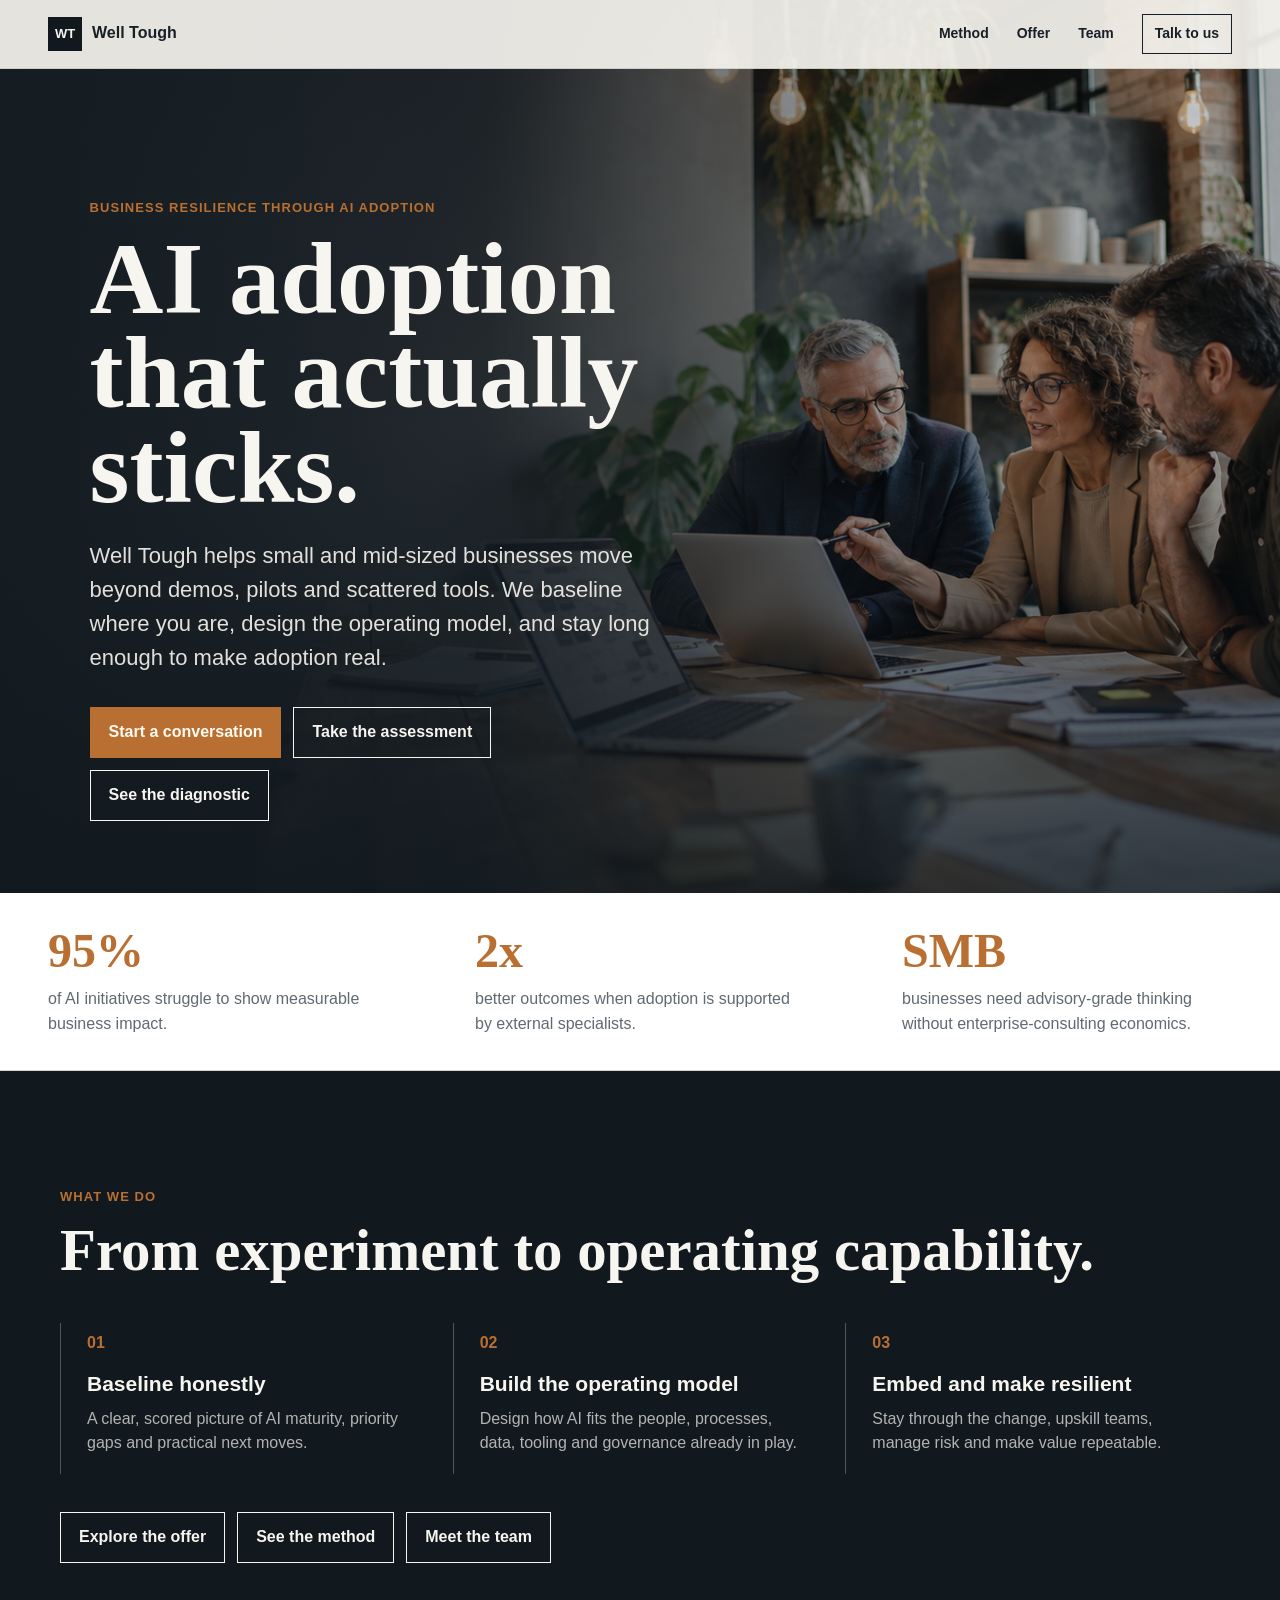
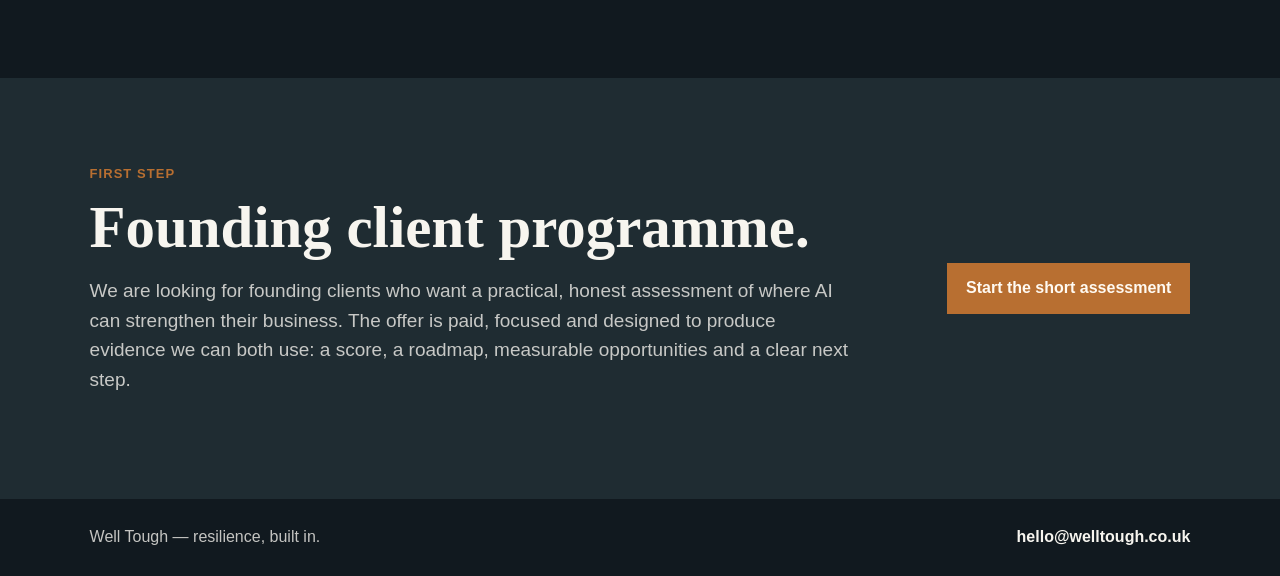
==== commit 26a1041a: "Add public AI self assessment" ====
--- a/index.html
+++ b/index.html
@@ -44,6 +44,7 @@
           </p>
           <div class="hero-actions">
             <a class="button primary" href="mailto:hello@welltough.co.uk">Start a conversation</a>
+            <a class="button secondary" href="assessment.html">Take the assessment</a>
             <a class="button secondary" href="offer.html">See the diagnostic</a>
           </div>
         </div>
@@ -103,7 +104,7 @@
             both use: a score, a roadmap, measurable opportunities and a clear next step.
           </p>
         </div>
-        <a class="button primary" href="mailto:hello@welltough.co.uk">Book a diagnostic conversation</a>
+        <a class="button primary" href="assessment.html">Start the short assessment</a>
       </section>
     </main>
 
--- a/styles.css
+++ b/styles.css
@@ -34,6 +34,16 @@
   text-decoration: none;
 }
 
+input,
+select,
+textarea {
+  border: 1px solid var(--line);
+  color: var(--ink);
+  font: inherit;
+  padding: 12px 13px;
+  width: 100%;
+}
+
 .site-header {
   align-items: center;
   background: rgba(247, 245, 239, 0.92);
@@ -524,6 +534,169 @@
   font-size: clamp(28px, 3.4vw, 44px);
 }
 
+.assessment-layout {
+  align-items: start;
+  display: grid;
+  gap: 28px;
+  grid-template-columns: minmax(0, 1.2fr) minmax(320px, 0.8fr);
+}
+
+.assessment-form,
+.assessment-questions {
+  display: grid;
+  gap: 18px;
+}
+
+.assessment-card,
+.assessment-results {
+  background: var(--surface);
+  border: 1px solid var(--line);
+  padding: clamp(22px, 4vw, 34px);
+}
+
+.form-grid {
+  display: grid;
+  gap: 16px;
+  grid-template-columns: repeat(2, 1fr);
+}
+
+.form-grid label {
+  color: var(--ink);
+  display: grid;
+  font-size: 13px;
+  font-weight: 800;
+  gap: 8px;
+  letter-spacing: 0.04em;
+  text-transform: uppercase;
+}
+
+.self-question {
+  border: 1px solid var(--line);
+  margin: 0;
+  padding: 18px;
+}
+
+.self-question legend {
+  color: var(--ink);
+  font-size: 19px;
+  font-weight: 800;
+  padding: 0 8px;
+}
+
+.self-question legend span {
+  color: var(--copper);
+  display: block;
+  font-size: 12px;
+  letter-spacing: 0.08em;
+  margin-bottom: 4px;
+  text-transform: uppercase;
+}
+
+.self-options {
+  display: grid;
+  gap: 8px;
+  margin-top: 14px;
+}
+
+.self-options label {
+  align-items: start;
+  background: var(--paper);
+  border: 1px solid var(--line);
+  cursor: pointer;
+  display: grid;
+  gap: 10px;
+  grid-template-columns: auto 1fr;
+  padding: 12px;
+}
+
+.self-options label:has(input:checked) {
+  background: var(--sage);
+  border-color: var(--moss);
+}
+
+.self-options input {
+  margin-top: 5px;
+  width: auto;
+}
+
+.assessment-results {
+  position: sticky;
+  top: 86px;
+}
+
+.assessment-score {
+  border-bottom: 1px solid var(--line);
+  margin-bottom: 22px;
+  padding-bottom: 22px;
+}
+
+.assessment-score span {
+  color: var(--muted);
+  display: block;
+  font-weight: 800;
+  margin-bottom: 12px;
+}
+
+.assessment-score strong {
+  color: var(--copper);
+  font-family: Georgia, "Times New Roman", serif;
+  font-size: clamp(76px, 10vw, 118px);
+  line-height: 0.9;
+}
+
+.assessment-score em {
+  color: var(--muted);
+  font-size: 26px;
+  font-style: normal;
+  font-weight: 800;
+}
+
+.assessment-score p {
+  color: var(--moss);
+  font-weight: 800;
+  margin: 10px 0 0;
+}
+
+.result-block {
+  border-bottom: 1px solid var(--line);
+  margin-bottom: 22px;
+  padding-bottom: 22px;
+}
+
+.result-block h2 {
+  font-size: 28px;
+}
+
+.result-block dl {
+  display: grid;
+  gap: 12px;
+  margin: 0;
+}
+
+.result-block dl div {
+  display: flex;
+  gap: 16px;
+  justify-content: space-between;
+}
+
+.result-block dt,
+.result-block p {
+  color: var(--muted);
+}
+
+.result-block dd {
+  color: var(--ink);
+  font-weight: 800;
+  margin: 0;
+  text-align: right;
+}
+
+.muted-block {
+  background: var(--paper);
+  border: 1px solid var(--line);
+  padding: 16px;
+}
+
 .sectors {
   border-top: 1px solid var(--line);
 }
@@ -685,8 +858,14 @@
   .sector-grid,
   .tier-grid,
   .detail-grid,
+  .assessment-layout,
+  .form-grid,
   .team-grid {
     grid-template-columns: 1fr;
+  }
+
+  .assessment-results {
+    position: static;
   }
 
   .detail-grid article:last-child:nth-child(odd) {
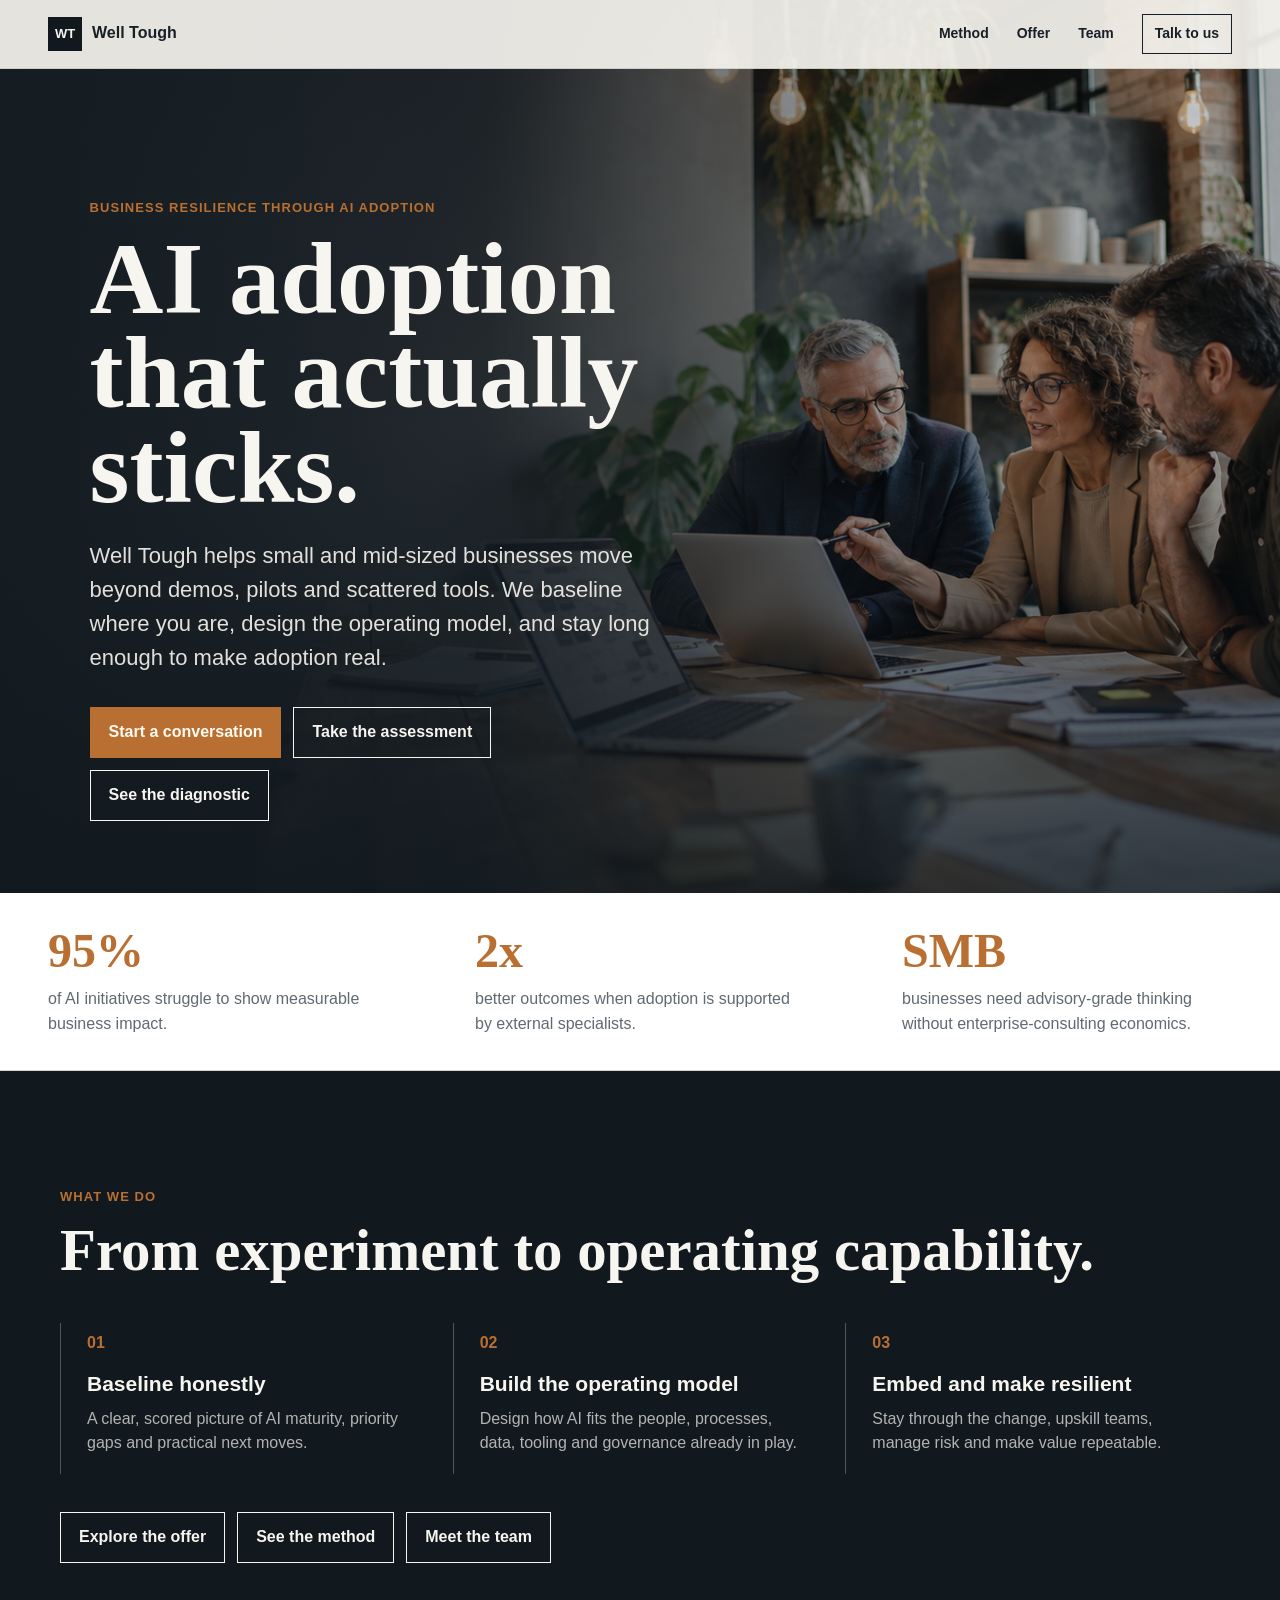
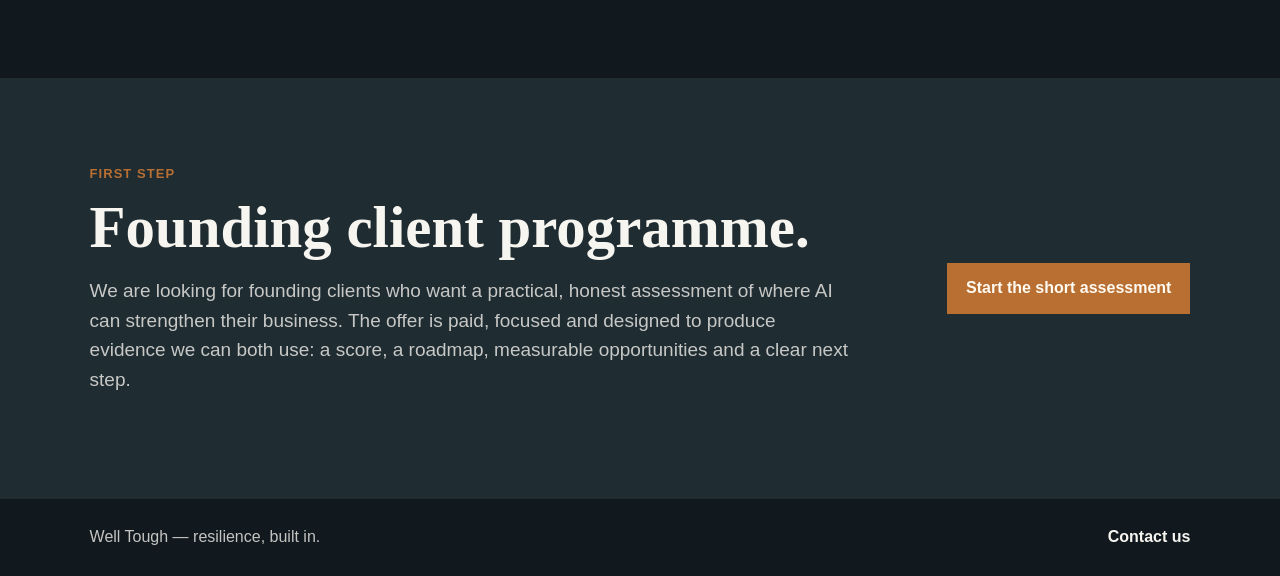
==== commit c8e7d48a: "Add contact form page" ====
--- a/index.html
+++ b/index.html
@@ -27,7 +27,7 @@
         <a href="method.html">Method</a>
         <a href="offer.html">Offer</a>
         <a href="team.html">Team</a>
-        <a class="nav-cta" href="mailto:hello@welltough.co.uk">Talk to us</a>
+        <a class="nav-cta" href="contact.html">Talk to us</a>
       </nav>
     </header>
 
@@ -43,7 +43,7 @@
             We baseline where you are, design the operating model, and stay long enough to make adoption real.
           </p>
           <div class="hero-actions">
-            <a class="button primary" href="mailto:hello@welltough.co.uk">Start a conversation</a>
+            <a class="button primary" href="contact.html">Start a conversation</a>
             <a class="button secondary" href="assessment.html">Take the assessment</a>
             <a class="button secondary" href="offer.html">See the diagnostic</a>
           </div>
@@ -110,7 +110,7 @@
 
     <footer>
       <a class="quiet-admin-link" href="admin.html" aria-label="Admin section">Well Tough — resilience, built in.</a>
-      <a href="mailto:hello@welltough.co.uk">hello@welltough.co.uk</a>
+      <a href="contact.html">Contact us</a>
     </footer>
   </body>
 </html>
--- a/styles.css
+++ b/styles.css
@@ -624,6 +624,14 @@
   top: 86px;
 }
 
+.assessment-results[hidden] {
+  display: none;
+}
+
+.assessment-submit {
+  justify-self: start;
+}
+
 .assessment-score {
   border-bottom: 1px solid var(--line);
   margin-bottom: 22px;
@@ -657,6 +665,11 @@
   margin: 10px 0 0;
 }
 
+.assessment-score .opportunity-line {
+  color: var(--muted);
+  font-weight: 400;
+}
+
 .result-block {
   border-bottom: 1px solid var(--line);
   margin-bottom: 22px;
@@ -667,34 +680,116 @@
   font-size: 28px;
 }
 
-.result-block dl {
+.result-block dl,
+.roi-list {
   display: grid;
   gap: 12px;
   margin: 0;
 }
 
-.result-block dl div {
+.result-block dl div,
+.roi-item > div {
   display: flex;
   gap: 16px;
   justify-content: space-between;
 }
 
-.result-block dt,
+.roi-item {
+  border: 1px solid var(--line);
+  outline: none;
+  padding: 12px;
+}
+
+.roi-item:hover,
+.roi-item:focus {
+  background: var(--paper);
+  border-color: var(--moss);
+}
+
+.roi-item span,
 .result-block p {
   color: var(--muted);
 }
 
-.result-block dd {
+.roi-item strong {
   color: var(--ink);
   font-weight: 800;
   margin: 0;
   text-align: right;
+}
+
+.roi-item p {
+  max-height: 0;
+  margin: 0;
+  opacity: 0;
+  overflow: hidden;
+  transition: max-height 180ms ease, margin-top 180ms ease, opacity 180ms ease;
+}
+
+.roi-item:hover p,
+.roi-item:focus p {
+  max-height: 180px;
+  margin-top: 8px;
+  opacity: 1;
 }
 
 .muted-block {
   background: var(--paper);
   border: 1px solid var(--line);
   padding: 16px;
+}
+
+.contact-layout {
+  align-items: start;
+  display: grid;
+  gap: 28px;
+  grid-template-columns: minmax(0, 1.15fr) minmax(300px, 0.85fr);
+}
+
+.contact-form,
+.contact-aside {
+  background: var(--surface);
+  border: 1px solid var(--line);
+  padding: clamp(22px, 4vw, 34px);
+}
+
+.contact-form {
+  display: grid;
+  gap: 20px;
+}
+
+.contact-form > label {
+  color: var(--ink);
+  display: grid;
+  font-size: 13px;
+  font-weight: 800;
+  gap: 8px;
+  letter-spacing: 0.04em;
+  text-transform: uppercase;
+}
+
+.contact-form textarea {
+  min-height: 170px;
+  resize: vertical;
+}
+
+.contact-aside h2 {
+  font-size: clamp(30px, 3.6vw, 46px);
+}
+
+.contact-aside li {
+  color: var(--muted);
+  margin-bottom: 10px;
+}
+
+.form-note {
+  color: var(--muted);
+  font-size: 14px;
+  margin-bottom: 0;
+}
+
+.hidden-field {
+  display: none;
 }
 
 .sectors {
@@ -860,6 +955,7 @@
   .detail-grid,
   .assessment-layout,
   .form-grid,
+  .contact-layout,
   .team-grid {
     grid-template-columns: 1fr;
   }
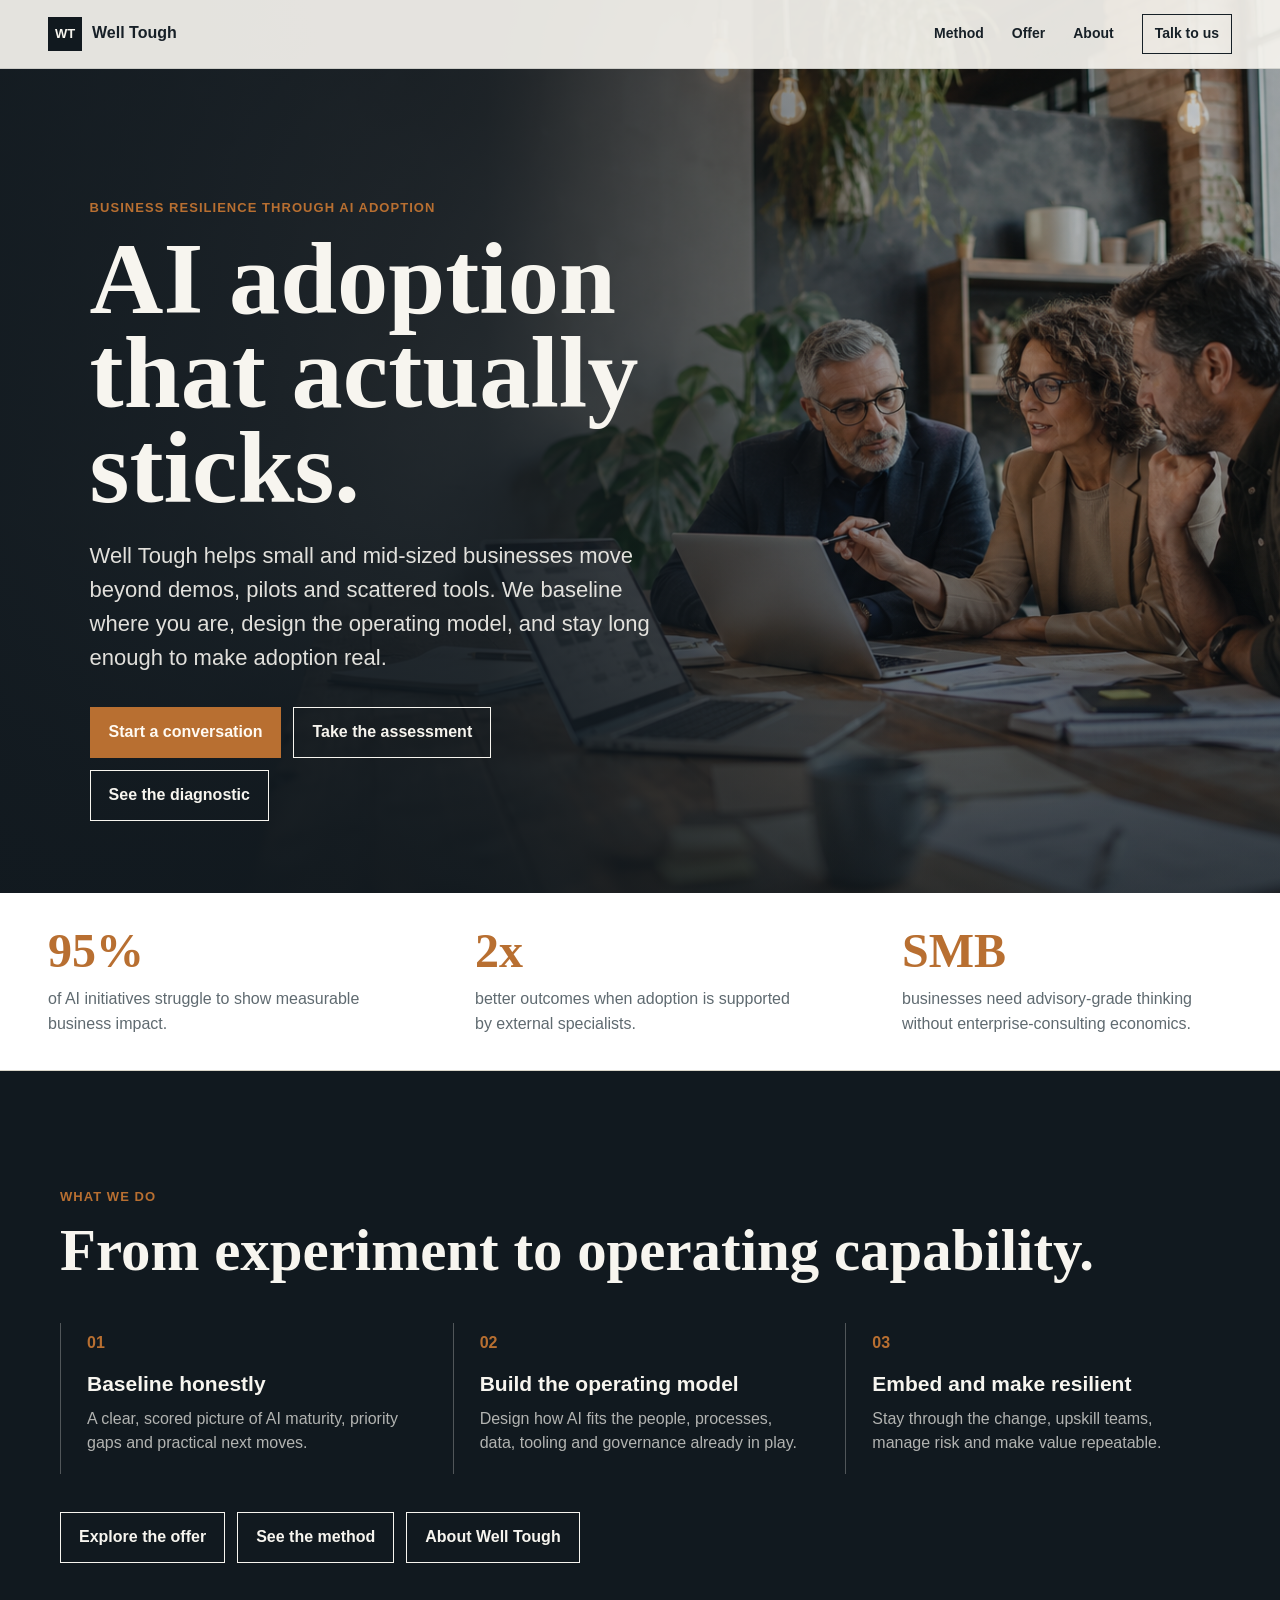
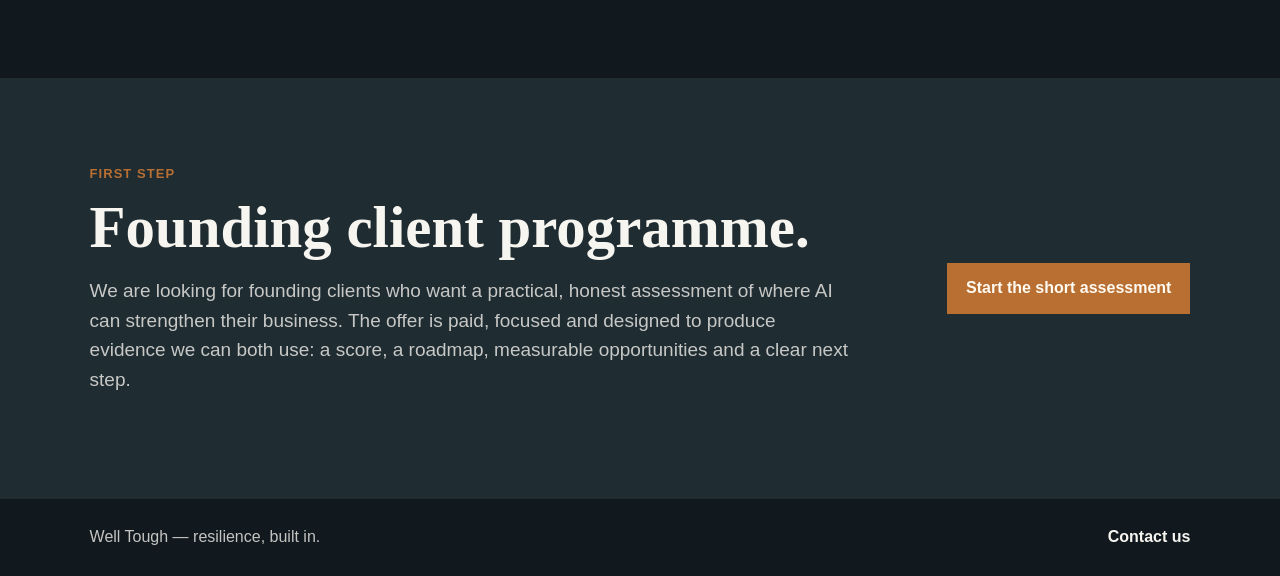
==== commit 35b7693f: "Make about page more professional" ====
--- a/index.html
+++ b/index.html
@@ -26,7 +26,7 @@
       <nav>
         <a href="method.html">Method</a>
         <a href="offer.html">Offer</a>
-        <a href="team.html">Team</a>
+        <a href="team.html">About</a>
         <a class="nav-cta" href="contact.html">Talk to us</a>
       </nav>
     </header>
@@ -90,7 +90,7 @@
         <div class="section-actions">
           <a class="button secondary" href="offer.html">Explore the offer</a>
           <a class="button secondary" href="method.html">See the method</a>
-          <a class="button secondary" href="team.html">Meet the team</a>
+          <a class="button secondary" href="team.html">About Well Tough</a>
         </div>
       </section>
 
--- a/styles.css
+++ b/styles.css
@@ -236,17 +236,19 @@
 .page-hero {
   background: var(--charcoal);
   color: var(--paper);
-  padding: clamp(140px, 18vw, 190px) clamp(22px, 7vw, 96px) clamp(70px, 9vw, 110px);
+  padding: clamp(104px, 12vw, 132px) clamp(22px, 7vw, 96px) clamp(42px, 6vw, 68px);
 }
 
 .page-hero h1 {
-  max-width: 920px;
+  font-size: clamp(38px, 5vw, 68px);
+  line-height: 1;
+  max-width: 860px;
 }
 
 .page-hero p:not(.section-kicker) {
   color: rgba(247, 245, 239, 0.82);
-  font-size: clamp(18px, 2vw, 23px);
-  max-width: 760px;
+  font-size: clamp(17px, 1.5vw, 20px);
+  max-width: 720px;
 }
 
 .section {
@@ -790,6 +792,47 @@
 
 .hidden-field {
   display: none;
+}
+
+.company-profile {
+  border-top: 1px solid var(--line);
+}
+
+.company-grid {
+  display: grid;
+  gap: 18px;
+  grid-template-columns: repeat(4, 1fr);
+  margin-top: 34px;
+}
+
+.company-grid article {
+  background: var(--surface);
+  border: 1px solid var(--line);
+  min-height: 230px;
+  padding: 24px;
+}
+
+.company-grid span {
+  color: var(--copper);
+  display: block;
+  font-size: 12px;
+  font-weight: 800;
+  letter-spacing: 0.08em;
+  margin-bottom: 12px;
+  text-transform: uppercase;
+}
+
+.company-grid strong {
+  color: var(--ink);
+  display: block;
+  font-size: 21px;
+  line-height: 1.2;
+  margin-bottom: 12px;
+}
+
+.company-grid p {
+  color: var(--muted);
+  margin-bottom: 0;
 }
 
 .sectors {
@@ -956,6 +999,7 @@
   .assessment-layout,
   .form-grid,
   .contact-layout,
+  .company-grid,
   .team-grid {
     grid-template-columns: 1fr;
   }
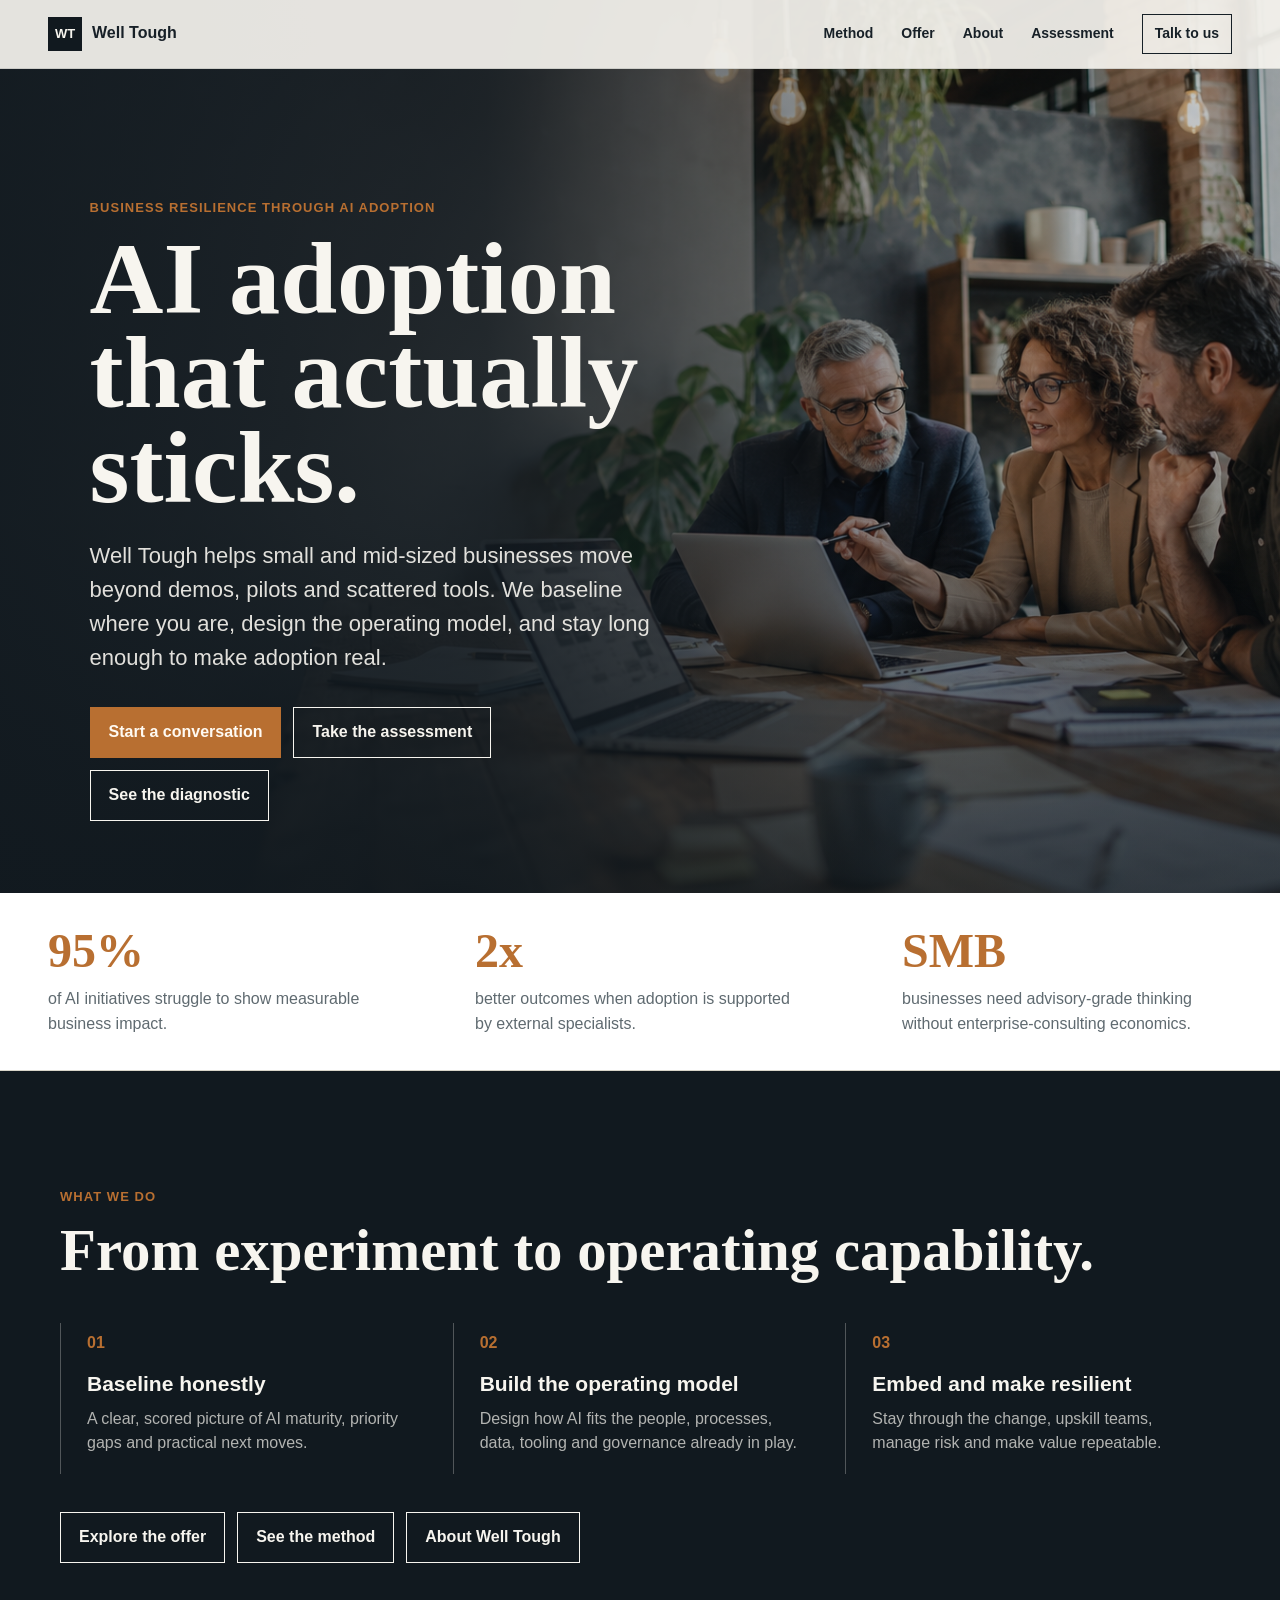
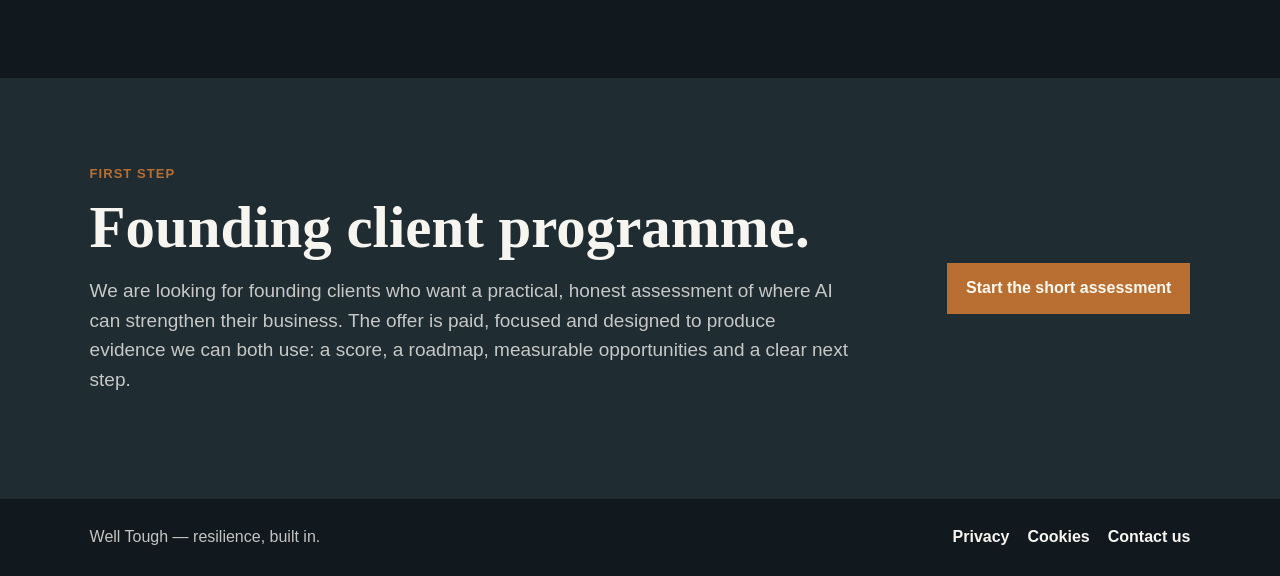
==== commit 6312d957: "Add SEO and privacy basics" ====
--- a/index.html
+++ b/index.html
@@ -14,8 +14,33 @@
       content="Practical AI adoption advisory for businesses that need the value to land, not another strategy deck."
     >
     <meta property="og:type" content="website">
-    <meta property="og:image" content="assets/hero-ai-adoption.png">
-    <link rel="stylesheet" href="styles.css">
+    <meta property="og:image" content="assets/images/hero-ai-adoption.png">
+    <link rel="canonical" href="https://andersonhowells.github.io/well-tough/">
+    <link rel="stylesheet" href="assets/css/styles.css">
+    <script type="application/ld+json">
+      {
+        "@context": "https://schema.org",
+        "@type": "ProfessionalService",
+        "name": "Well Tough",
+        "description": "AI adoption advisory helping small and mid-sized businesses adopt AI with governance, measurable value and practical operating change.",
+        "url": "https://andersonhowells.github.io/well-tough/",
+        "email": "info@welltough.co.uk",
+        "telephone": "+447958412147",
+        "address": {
+          "@type": "PostalAddress",
+          "addressLocality": "Cobham",
+          "addressRegion": "Surrey",
+          "addressCountry": "GB"
+        },
+        "areaServed": "United Kingdom",
+        "serviceType": [
+          "AI adoption consultancy",
+          "AI readiness diagnostic",
+          "AI governance advisory",
+          "AI resilience assessment"
+        ]
+      }
+    </script>
   </head>
   <body>
     <header class="site-header" aria-label="Primary navigation">
@@ -27,6 +52,7 @@
         <a href="method.html">Method</a>
         <a href="offer.html">Offer</a>
         <a href="team.html">About</a>
+        <a href="assessment.html">Assessment</a>
         <a class="nav-cta" href="contact.html">Talk to us</a>
       </nav>
     </header>
@@ -109,8 +135,12 @@
     </main>
 
     <footer>
-      <a class="quiet-admin-link" href="admin.html" aria-label="Admin section">Well Tough — resilience, built in.</a>
-      <a href="contact.html">Contact us</a>
+      <a class="quiet-admin-link" href="admin/" aria-label="Admin section">Well Tough — resilience, built in.</a>
+      <div class="footer-links">
+        <a href="privacy.html">Privacy</a>
+        <a href="cookies.html">Cookies</a>
+        <a href="contact.html">Contact us</a>
+      </div>
     </footer>
   </body>
 </html>
--- a/assets/css/styles.css
+++ b/assets/css/styles.css
@@ -0,0 +1,1064 @@
+:root {
+  --ink: #172027;
+  --muted: #5f6a70;
+  --paper: #f7f5ef;
+  --surface: #ffffff;
+  --line: #d9d5c9;
+  --charcoal: #11191f;
+  --charcoal-2: #1f2c32;
+  --copper: #b86f31;
+  --moss: #617161;
+  --sage: #dfe5db;
+  --bluegray: #d9e5e8;
+  --max: 1160px;
+}
+
+* {
+  box-sizing: border-box;
+}
+
+html {
+  scroll-behavior: smooth;
+}
+
+body {
+  margin: 0;
+  background: var(--paper);
+  color: var(--ink);
+  font-family: Arial, Helvetica, sans-serif;
+  line-height: 1.55;
+}
+
+a {
+  color: inherit;
+  text-decoration: none;
+}
+
+input,
+select,
+textarea {
+  border: 1px solid var(--line);
+  color: var(--ink);
+  font: inherit;
+  padding: 12px 13px;
+  width: 100%;
+}
+
+.site-header {
+  align-items: center;
+  background: rgba(247, 245, 239, 0.92);
+  border-bottom: 1px solid rgba(23, 32, 39, 0.12);
+  display: flex;
+  justify-content: space-between;
+  left: 0;
+  padding: 14px clamp(18px, 4vw, 48px);
+  position: fixed;
+  right: 0;
+  top: 0;
+  z-index: 10;
+}
+
+.brand {
+  align-items: center;
+  display: inline-flex;
+  font-weight: 800;
+  gap: 10px;
+  letter-spacing: 0;
+}
+
+.brand-mark {
+  align-items: center;
+  background: var(--charcoal);
+  color: var(--paper);
+  display: inline-flex;
+  font-size: 13px;
+  height: 34px;
+  justify-content: center;
+  width: 34px;
+}
+
+nav {
+  align-items: center;
+  display: flex;
+  gap: clamp(14px, 2.2vw, 28px);
+  font-size: 14px;
+  font-weight: 700;
+}
+
+nav a[aria-current="page"] {
+  color: var(--copper);
+}
+
+.nav-cta {
+  border: 1px solid var(--ink);
+  padding: 8px 12px;
+}
+
+.hero {
+  min-height: 92vh;
+  overflow: hidden;
+  position: relative;
+}
+
+.hero-media {
+  background-image: url("../images/hero-ai-adoption.png");
+  background-position: center;
+  background-size: cover;
+  inset: 0;
+  position: absolute;
+}
+
+.hero-overlay {
+  background:
+    linear-gradient(90deg, rgba(17, 25, 31, 0.94) 0%, rgba(17, 25, 31, 0.84) 38%, rgba(17, 25, 31, 0.26) 72%),
+    linear-gradient(0deg, rgba(17, 25, 31, 0.58) 0%, rgba(17, 25, 31, 0) 42%);
+  inset: 0;
+  position: absolute;
+}
+
+.hero-content {
+  color: var(--paper);
+  max-width: 760px;
+  padding: clamp(150px, 22vh, 210px) clamp(22px, 7vw, 96px) 72px;
+  position: relative;
+  z-index: 1;
+}
+
+.eyebrow,
+.section-kicker {
+  color: var(--copper);
+  font-size: 13px;
+  font-weight: 800;
+  letter-spacing: 0.08em;
+  margin: 0 0 14px;
+  text-transform: uppercase;
+}
+
+h1,
+h2,
+h3,
+p {
+  margin-top: 0;
+}
+
+h1 {
+  font-family: Georgia, "Times New Roman", serif;
+  font-size: clamp(52px, 8vw, 108px);
+  letter-spacing: 0;
+  line-height: 0.92;
+  margin-bottom: 24px;
+  max-width: 720px;
+}
+
+h2 {
+  font-family: Georgia, "Times New Roman", serif;
+  font-size: clamp(34px, 4.6vw, 64px);
+  letter-spacing: 0;
+  line-height: 1.02;
+  margin-bottom: 18px;
+}
+
+h3 {
+  font-size: 21px;
+  line-height: 1.2;
+  margin-bottom: 10px;
+}
+
+.hero-copy {
+  color: rgba(247, 245, 239, 0.9);
+  font-size: clamp(18px, 2vw, 22px);
+  max-width: 640px;
+}
+
+.hero-actions {
+  display: flex;
+  flex-wrap: wrap;
+  gap: 12px;
+  margin-top: 32px;
+}
+
+.button {
+  border: 1px solid currentColor;
+  display: inline-flex;
+  font-weight: 800;
+  justify-content: center;
+  min-height: 48px;
+  padding: 12px 18px;
+}
+
+.button.primary {
+  background: var(--copper);
+  border-color: var(--copper);
+  color: #fffaf2;
+}
+
+.button.secondary {
+  color: var(--paper);
+}
+
+.section-actions {
+  display: flex;
+  flex-wrap: wrap;
+  gap: 12px;
+  margin: 38px auto 0;
+  max-width: var(--max);
+}
+
+.proof-band {
+  background: var(--surface);
+  border-bottom: 1px solid var(--line);
+  display: grid;
+  gap: 1px;
+  grid-template-columns: repeat(3, 1fr);
+}
+
+.proof-band div {
+  background: var(--surface);
+  min-height: 150px;
+  padding: 34px clamp(20px, 4vw, 48px);
+}
+
+.proof-band strong {
+  color: var(--copper);
+  display: block;
+  font-family: Georgia, "Times New Roman", serif;
+  font-size: 48px;
+  line-height: 1;
+  margin-bottom: 12px;
+}
+
+.proof-band span {
+  color: var(--muted);
+  display: block;
+  max-width: 330px;
+}
+
+.page-hero {
+  background: var(--charcoal);
+  color: var(--paper);
+  padding: clamp(104px, 12vw, 132px) clamp(22px, 7vw, 96px) clamp(42px, 6vw, 68px);
+}
+
+.page-hero h1 {
+  font-size: clamp(38px, 5vw, 68px);
+  line-height: 1;
+  max-width: 860px;
+}
+
+.page-hero p:not(.section-kicker) {
+  color: rgba(247, 245, 239, 0.82);
+  font-size: clamp(17px, 1.5vw, 20px);
+  max-width: 720px;
+}
+
+.section {
+  margin: 0 auto;
+  max-width: var(--max);
+  padding: clamp(72px, 9vw, 122px) clamp(20px, 4vw, 48px);
+}
+
+.split {
+  display: grid;
+  gap: clamp(32px, 6vw, 80px);
+  grid-template-columns: 0.9fr 1.1fr;
+}
+
+.copy-stack {
+  color: var(--muted);
+  font-size: 19px;
+}
+
+.answer {
+  border-top: 1px solid var(--line);
+  padding-top: clamp(58px, 7vw, 94px);
+}
+
+.dark {
+  background: var(--charcoal);
+  color: var(--paper);
+  max-width: none;
+}
+
+.dark .section-heading,
+.dark .feature-grid {
+  margin-left: auto;
+  margin-right: auto;
+  max-width: var(--max);
+}
+
+.section-heading {
+  max-width: 760px;
+}
+
+.section-heading > p:not(.section-kicker) {
+  color: var(--muted);
+  font-size: 19px;
+}
+
+.feature-grid,
+.dimension-grid,
+.team-grid {
+  display: grid;
+  gap: 18px;
+}
+
+.feature-grid {
+  grid-template-columns: repeat(3, 1fr);
+  margin-top: 42px;
+}
+
+.feature-grid article {
+  border-left: 1px solid rgba(247, 245, 239, 0.28);
+  padding: 8px 26px 18px;
+}
+
+.feature-grid span,
+.dimension-grid span {
+  color: var(--copper);
+  display: block;
+  font-weight: 800;
+  margin-bottom: 16px;
+}
+
+.feature-grid p,
+.dimension-grid p,
+.team-grid p,
+.detail-grid p,
+.process p {
+  color: var(--muted);
+  margin-bottom: 0;
+}
+
+.dark .feature-grid p {
+  color: rgba(247, 245, 239, 0.7);
+}
+
+.process {
+  display: grid;
+  gap: 0;
+  grid-template-columns: repeat(4, 1fr);
+  margin-top: 44px;
+}
+
+.price-panel {
+  background: var(--charcoal);
+  color: var(--paper);
+  display: grid;
+  gap: 26px;
+  grid-template-columns: 0.85fr 1.15fr;
+  margin-top: 38px;
+  padding: clamp(26px, 4vw, 42px);
+}
+
+.price-panel span {
+  color: var(--copper);
+  display: block;
+  font-size: 13px;
+  font-weight: 800;
+  letter-spacing: 0.08em;
+  margin-bottom: 10px;
+  text-transform: uppercase;
+}
+
+.price-panel strong {
+  display: block;
+  font-family: Georgia, "Times New Roman", serif;
+  font-size: clamp(34px, 4vw, 54px);
+  line-height: 1;
+  margin-bottom: 14px;
+}
+
+.price-panel p {
+  color: rgba(247, 245, 239, 0.72);
+  margin-bottom: 0;
+}
+
+.price-panel ul {
+  margin: 0;
+  padding: 0;
+}
+
+.deliverable-list {
+  display: grid;
+  gap: 10px;
+  grid-template-columns: repeat(2, 1fr);
+  list-style: none;
+}
+
+.deliverable-list li {
+  background: rgba(247, 245, 239, 0.06);
+  border: 1px solid rgba(247, 245, 239, 0.18);
+  cursor: default;
+  min-height: 64px;
+  outline: none;
+  padding: 13px 14px;
+  transition: background 160ms ease, border-color 160ms ease;
+}
+
+.deliverable-list li:hover,
+.deliverable-list li:focus {
+  background: rgba(247, 245, 239, 0.12);
+  border-color: rgba(184, 111, 49, 0.72);
+}
+
+.deliverable-list li span {
+  color: var(--paper);
+  font-size: 15px;
+  letter-spacing: 0;
+  margin: 0;
+  text-transform: none;
+}
+
+.deliverable-list li p {
+  color: rgba(247, 245, 239, 0.74);
+  max-height: 0;
+  margin-top: 0;
+  opacity: 0;
+  overflow: hidden;
+  transition: max-height 180ms ease, margin-top 180ms ease, opacity 180ms ease;
+}
+
+.deliverable-list li:hover p,
+.deliverable-list li:focus p {
+  max-height: 150px;
+  margin-top: 8px;
+  opacity: 1;
+}
+
+.process div {
+  background: var(--surface);
+  border: 1px solid var(--line);
+  min-height: 220px;
+  padding: 28px;
+}
+
+.index-section {
+  border-top: 1px solid var(--line);
+}
+
+.score-card {
+  background: var(--surface);
+  border: 1px solid var(--line);
+  display: grid;
+  gap: 36px;
+  grid-template-columns: 0.7fr 1.3fr;
+  margin-top: 38px;
+  padding: clamp(26px, 4vw, 44px);
+}
+
+.score-total span {
+  color: var(--muted);
+  display: block;
+  font-weight: 800;
+  margin-bottom: 12px;
+}
+
+.score-total strong {
+  color: var(--copper);
+  font-family: Georgia, "Times New Roman", serif;
+  font-size: clamp(84px, 12vw, 142px);
+  line-height: 0.9;
+}
+
+.score-total em {
+  color: var(--muted);
+  font-size: 28px;
+  font-style: normal;
+  font-weight: 800;
+}
+
+.score-bars {
+  display: grid;
+  gap: 16px;
+}
+
+.score-bars div {
+  align-items: center;
+  display: grid;
+  gap: 12px;
+  grid-template-columns: minmax(170px, 1fr) 1.4fr 54px;
+}
+
+.score-bars span,
+.score-bars b {
+  font-size: 14px;
+}
+
+meter {
+  height: 12px;
+  width: 100%;
+}
+
+meter::-webkit-meter-bar {
+  background: var(--bluegray);
+  border: 0;
+  border-radius: 0;
+}
+
+meter::-webkit-meter-optimum-value {
+  background: var(--moss);
+  border-radius: 0;
+}
+
+.method {
+  border-top: 1px solid var(--line);
+}
+
+.dimension-grid {
+  grid-template-columns: repeat(5, 1fr);
+  margin-top: 44px;
+}
+
+.dimension-grid article {
+  background: var(--sage);
+  min-height: 245px;
+  padding: 24px;
+}
+
+.detail-grid {
+  display: grid;
+  gap: 18px;
+  grid-template-columns: repeat(2, 1fr);
+}
+
+.detail-grid article {
+  background: var(--surface);
+  border: 1px solid var(--line);
+  min-height: 260px;
+  padding: 30px;
+}
+
+.detail-grid article:last-child:nth-child(odd) {
+  grid-column: span 2;
+}
+
+.detail-grid h2 {
+  font-size: clamp(28px, 3.4vw, 44px);
+}
+
+.assessment-layout {
+  align-items: start;
+  display: grid;
+  gap: 28px;
+  grid-template-columns: minmax(0, 1.2fr) minmax(320px, 0.8fr);
+}
+
+.assessment-form,
+.assessment-questions {
+  display: grid;
+  gap: 18px;
+}
+
+.assessment-card,
+.assessment-results {
+  background: var(--surface);
+  border: 1px solid var(--line);
+  padding: clamp(22px, 4vw, 34px);
+}
+
+.form-grid {
+  display: grid;
+  gap: 16px;
+  grid-template-columns: repeat(2, 1fr);
+}
+
+.form-grid label {
+  color: var(--ink);
+  display: grid;
+  font-size: 13px;
+  font-weight: 800;
+  gap: 8px;
+  letter-spacing: 0.04em;
+  text-transform: uppercase;
+}
+
+.self-question {
+  border: 1px solid var(--line);
+  margin: 0;
+  padding: 18px;
+}
+
+.self-question legend {
+  color: var(--ink);
+  font-size: 19px;
+  font-weight: 800;
+  padding: 0 8px;
+}
+
+.self-question legend span {
+  color: var(--copper);
+  display: block;
+  font-size: 12px;
+  letter-spacing: 0.08em;
+  margin-bottom: 4px;
+  text-transform: uppercase;
+}
+
+.self-options {
+  display: grid;
+  gap: 8px;
+  margin-top: 14px;
+}
+
+.self-options label {
+  align-items: start;
+  background: var(--paper);
+  border: 1px solid var(--line);
+  cursor: pointer;
+  display: grid;
+  gap: 10px;
+  grid-template-columns: auto 1fr;
+  padding: 12px;
+}
+
+.self-options label:has(input:checked) {
+  background: var(--sage);
+  border-color: var(--moss);
+}
+
+.self-options input {
+  margin-top: 5px;
+  width: auto;
+}
+
+.assessment-results {
+  position: sticky;
+  top: 86px;
+}
+
+.assessment-results[hidden] {
+  display: none;
+}
+
+.assessment-submit {
+  justify-self: start;
+}
+
+.assessment-score {
+  border-bottom: 1px solid var(--line);
+  margin-bottom: 22px;
+  padding-bottom: 22px;
+}
+
+.assessment-score span {
+  color: var(--muted);
+  display: block;
+  font-weight: 800;
+  margin-bottom: 12px;
+}
+
+.assessment-score strong {
+  color: var(--copper);
+  font-family: Georgia, "Times New Roman", serif;
+  font-size: clamp(76px, 10vw, 118px);
+  line-height: 0.9;
+}
+
+.assessment-score em {
+  color: var(--muted);
+  font-size: 26px;
+  font-style: normal;
+  font-weight: 800;
+}
+
+.assessment-score p {
+  color: var(--moss);
+  font-weight: 800;
+  margin: 10px 0 0;
+}
+
+.assessment-score .opportunity-line {
+  color: var(--muted);
+  font-weight: 400;
+}
+
+.result-block {
+  border-bottom: 1px solid var(--line);
+  margin-bottom: 22px;
+  padding-bottom: 22px;
+}
+
+.result-block h2 {
+  font-size: 28px;
+}
+
+.result-block dl,
+.roi-list {
+  display: grid;
+  gap: 12px;
+  margin: 0;
+}
+
+.result-block dl div,
+.roi-item > div {
+  display: flex;
+  gap: 16px;
+  justify-content: space-between;
+}
+
+.roi-item {
+  border: 1px solid var(--line);
+  outline: none;
+  padding: 12px;
+}
+
+.roi-item:hover,
+.roi-item:focus {
+  background: var(--paper);
+  border-color: var(--moss);
+}
+
+.roi-item span,
+.result-block p {
+  color: var(--muted);
+}
+
+.roi-item strong {
+  color: var(--ink);
+  font-weight: 800;
+  margin: 0;
+  text-align: right;
+}
+
+.roi-item p {
+  max-height: 0;
+  margin: 0;
+  opacity: 0;
+  overflow: hidden;
+  transition: max-height 180ms ease, margin-top 180ms ease, opacity 180ms ease;
+}
+
+.roi-item:hover p,
+.roi-item:focus p {
+  max-height: 180px;
+  margin-top: 8px;
+  opacity: 1;
+}
+
+.muted-block {
+  background: var(--paper);
+  border: 1px solid var(--line);
+  padding: 16px;
+}
+
+.contact-layout {
+  align-items: start;
+  display: grid;
+  gap: 28px;
+  grid-template-columns: minmax(0, 1.15fr) minmax(300px, 0.85fr);
+}
+
+.contact-form,
+.contact-aside {
+  background: var(--surface);
+  border: 1px solid var(--line);
+  padding: clamp(22px, 4vw, 34px);
+}
+
+.contact-form {
+  display: grid;
+  gap: 20px;
+}
+
+.contact-form > label {
+  color: var(--ink);
+  display: grid;
+  font-size: 13px;
+  font-weight: 800;
+  gap: 8px;
+  letter-spacing: 0.04em;
+  text-transform: uppercase;
+}
+
+.contact-form textarea {
+  min-height: 170px;
+  resize: vertical;
+}
+
+.contact-aside h2 {
+  font-size: clamp(30px, 3.6vw, 46px);
+}
+
+.contact-aside li {
+  color: var(--muted);
+  margin-bottom: 10px;
+}
+
+.form-note {
+  color: var(--muted);
+  font-size: 14px;
+  margin-bottom: 0;
+}
+
+.hidden-field {
+  display: none;
+}
+
+.company-profile {
+  border-top: 1px solid var(--line);
+}
+
+.company-grid {
+  display: grid;
+  gap: 18px;
+  grid-template-columns: repeat(4, 1fr);
+  margin-top: 34px;
+}
+
+.company-grid article {
+  background: var(--surface);
+  border: 1px solid var(--line);
+  min-height: 230px;
+  padding: 24px;
+}
+
+.company-grid span {
+  color: var(--copper);
+  display: block;
+  font-size: 12px;
+  font-weight: 800;
+  letter-spacing: 0.08em;
+  margin-bottom: 12px;
+  text-transform: uppercase;
+}
+
+.company-grid strong {
+  color: var(--ink);
+  display: block;
+  font-size: 21px;
+  line-height: 1.2;
+  margin-bottom: 12px;
+}
+
+.company-grid p {
+  color: var(--muted);
+  margin-bottom: 0;
+}
+
+.sectors {
+  border-top: 1px solid var(--line);
+}
+
+.sector-grid,
+.tier-grid {
+  display: grid;
+  gap: 18px;
+  grid-template-columns: repeat(4, 1fr);
+  margin-top: 42px;
+}
+
+.sector-grid article {
+  background: var(--surface);
+  border: 1px solid var(--line);
+  min-height: 260px;
+  padding: 24px;
+}
+
+.sector-grid p {
+  color: var(--muted);
+}
+
+.sector-grid strong {
+  color: var(--moss);
+  display: block;
+  line-height: 1.35;
+}
+
+.retainer .section-heading {
+  margin-left: auto;
+  margin-right: auto;
+  max-width: var(--max);
+}
+
+.tier-grid {
+  margin-left: auto;
+  margin-right: auto;
+  max-width: var(--max);
+  grid-template-columns: repeat(3, 1fr);
+}
+
+.tier-grid article {
+  background: rgba(247, 245, 239, 0.06);
+  border: 1px solid rgba(247, 245, 239, 0.18);
+  min-height: 250px;
+  padding: 28px;
+}
+
+.tier-grid span {
+  color: var(--copper);
+  display: block;
+  font-weight: 800;
+  margin-bottom: 16px;
+}
+
+.tier-grid strong {
+  display: block;
+  font-family: Georgia, "Times New Roman", serif;
+  font-size: 34px;
+  line-height: 1.05;
+  margin-bottom: 16px;
+}
+
+.tier-grid p,
+.retainer .section-heading p:not(.section-kicker) {
+  color: rgba(247, 245, 239, 0.72);
+}
+
+.team {
+  border-top: 1px solid var(--line);
+}
+
+.team-grid {
+  grid-template-columns: repeat(2, 1fr);
+}
+
+.team-grid article {
+  background: var(--surface);
+  border-top: 4px solid var(--moss);
+  padding: 30px;
+}
+
+.team-grid article p + p {
+  margin-top: 16px;
+}
+
+.role {
+  color: var(--copper) !important;
+  font-weight: 800;
+  margin-bottom: 16px !important;
+}
+
+.cta-section {
+  align-items: center;
+  background: var(--charcoal-2);
+  color: var(--paper);
+  display: flex;
+  gap: 30px;
+  justify-content: space-between;
+  padding: clamp(54px, 8vw, 86px) clamp(20px, 7vw, 96px);
+}
+
+.cta-section div {
+  max-width: 760px;
+}
+
+.cta-section p:not(.section-kicker) {
+  color: rgba(247, 245, 239, 0.78);
+  font-size: 19px;
+}
+
+footer {
+  align-items: center;
+  background: var(--charcoal);
+  color: rgba(247, 245, 239, 0.78);
+  display: flex;
+  justify-content: space-between;
+  padding: 26px clamp(20px, 7vw, 96px);
+}
+
+footer a {
+  color: var(--paper);
+  font-weight: 800;
+}
+
+.footer-links {
+  display: flex;
+  flex-wrap: wrap;
+  gap: 18px;
+  justify-content: flex-end;
+}
+
+footer .quiet-admin-link {
+  color: rgba(247, 245, 239, 0.78);
+  font-weight: 400;
+  text-decoration: none;
+}
+
+@media (max-width: 900px) {
+  .site-header {
+    align-items: flex-start;
+    gap: 14px;
+  }
+
+  nav {
+    flex-wrap: wrap;
+    justify-content: flex-end;
+  }
+
+  .hero {
+    min-height: 860px;
+  }
+
+  .hero-overlay {
+    background: linear-gradient(180deg, rgba(17, 25, 31, 0.96) 0%, rgba(17, 25, 31, 0.86) 52%, rgba(17, 25, 31, 0.38) 100%);
+  }
+
+  .proof-band,
+  .split,
+  .feature-grid,
+  .price-panel,
+  .process,
+  .score-card,
+  .dimension-grid,
+  .sector-grid,
+  .tier-grid,
+  .detail-grid,
+  .assessment-layout,
+  .form-grid,
+  .contact-layout,
+  .company-grid,
+  .team-grid {
+    grid-template-columns: 1fr;
+  }
+
+  .assessment-results {
+    position: static;
+  }
+
+  .detail-grid article:last-child:nth-child(odd) {
+    grid-column: auto;
+  }
+
+  .deliverable-list {
+    grid-template-columns: 1fr;
+  }
+
+  .score-bars div {
+    grid-template-columns: 1fr;
+  }
+
+  .process div,
+  .dimension-grid article {
+    min-height: auto;
+  }
+
+  .cta-section,
+  footer {
+    align-items: flex-start;
+    flex-direction: column;
+  }
+}
+
+@media (max-width: 560px) {
+  .site-header {
+    position: absolute;
+  }
+
+  nav {
+    font-size: 13px;
+    gap: 10px;
+  }
+
+  .nav-cta {
+    padding: 6px 9px;
+  }
+
+  .hero-content {
+    padding-left: 20px;
+    padding-right: 20px;
+  }
+
+  .button {
+    width: 100%;
+  }
+}
